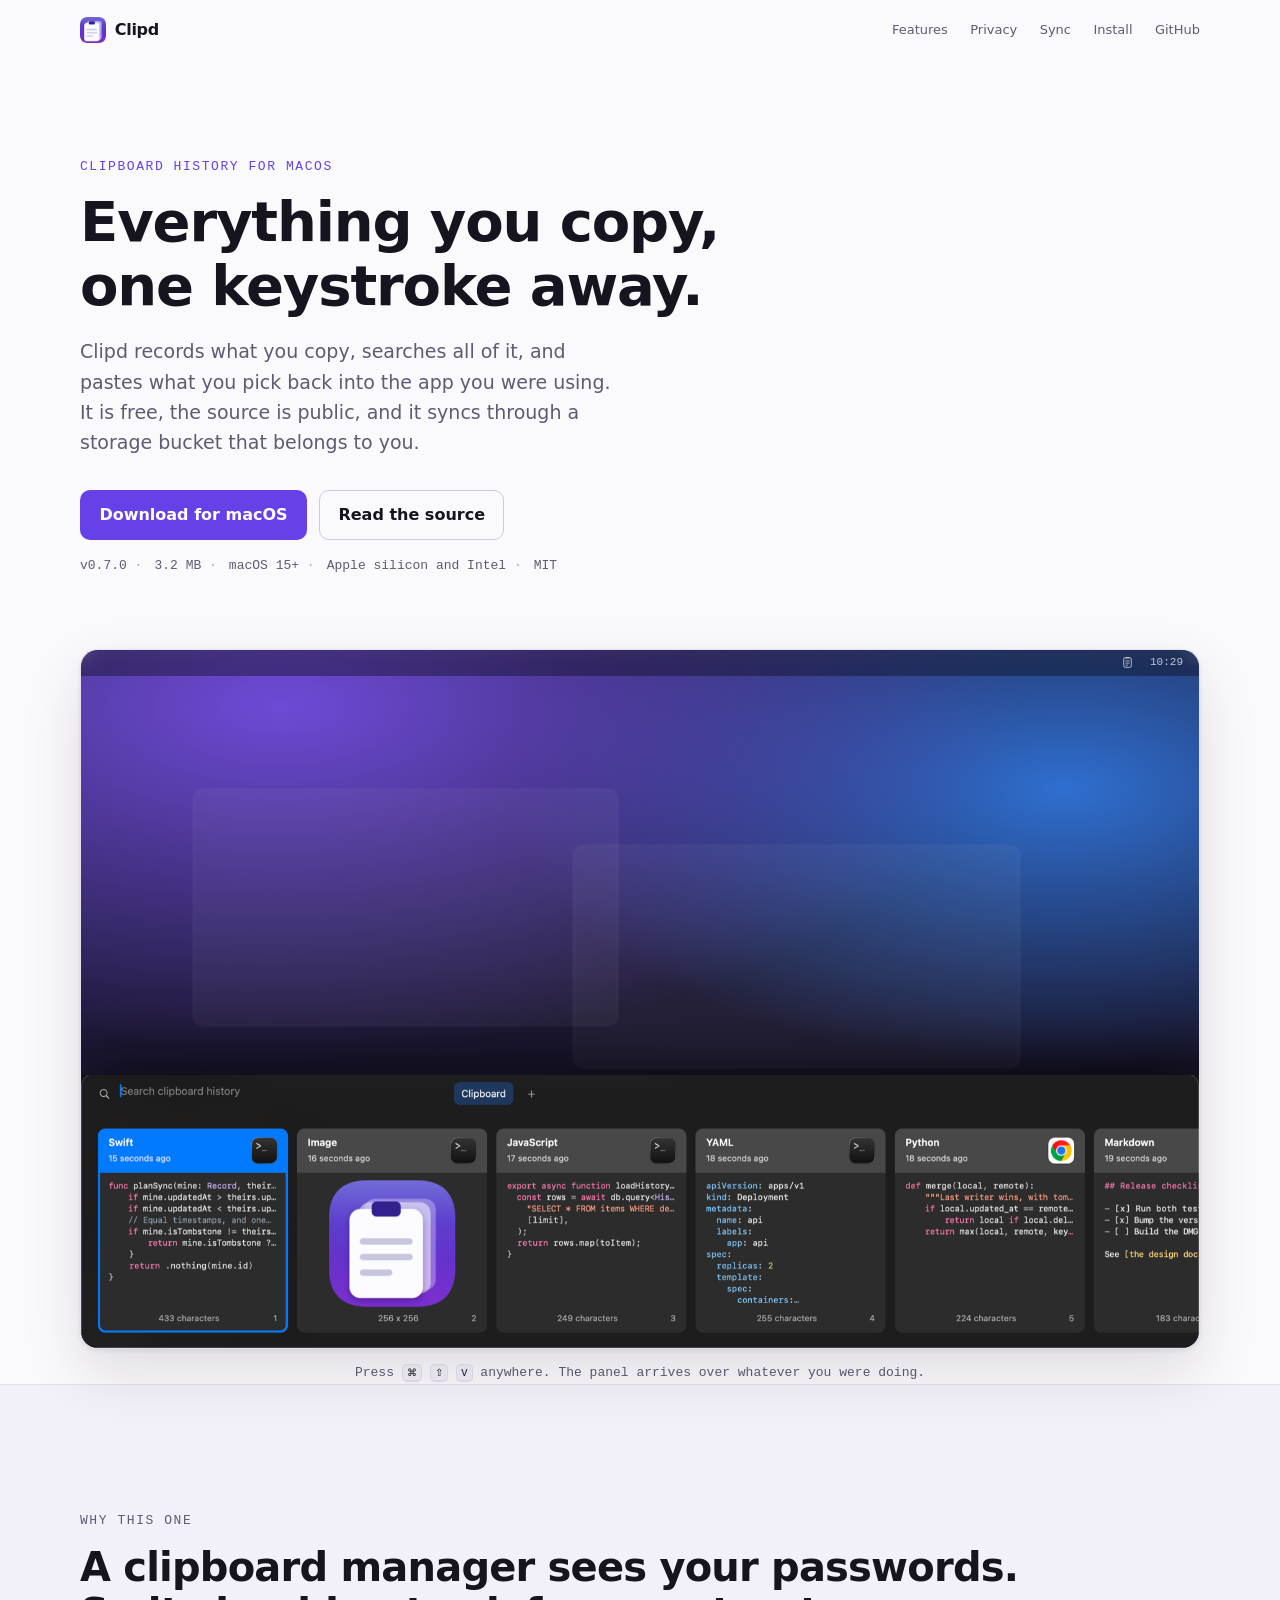
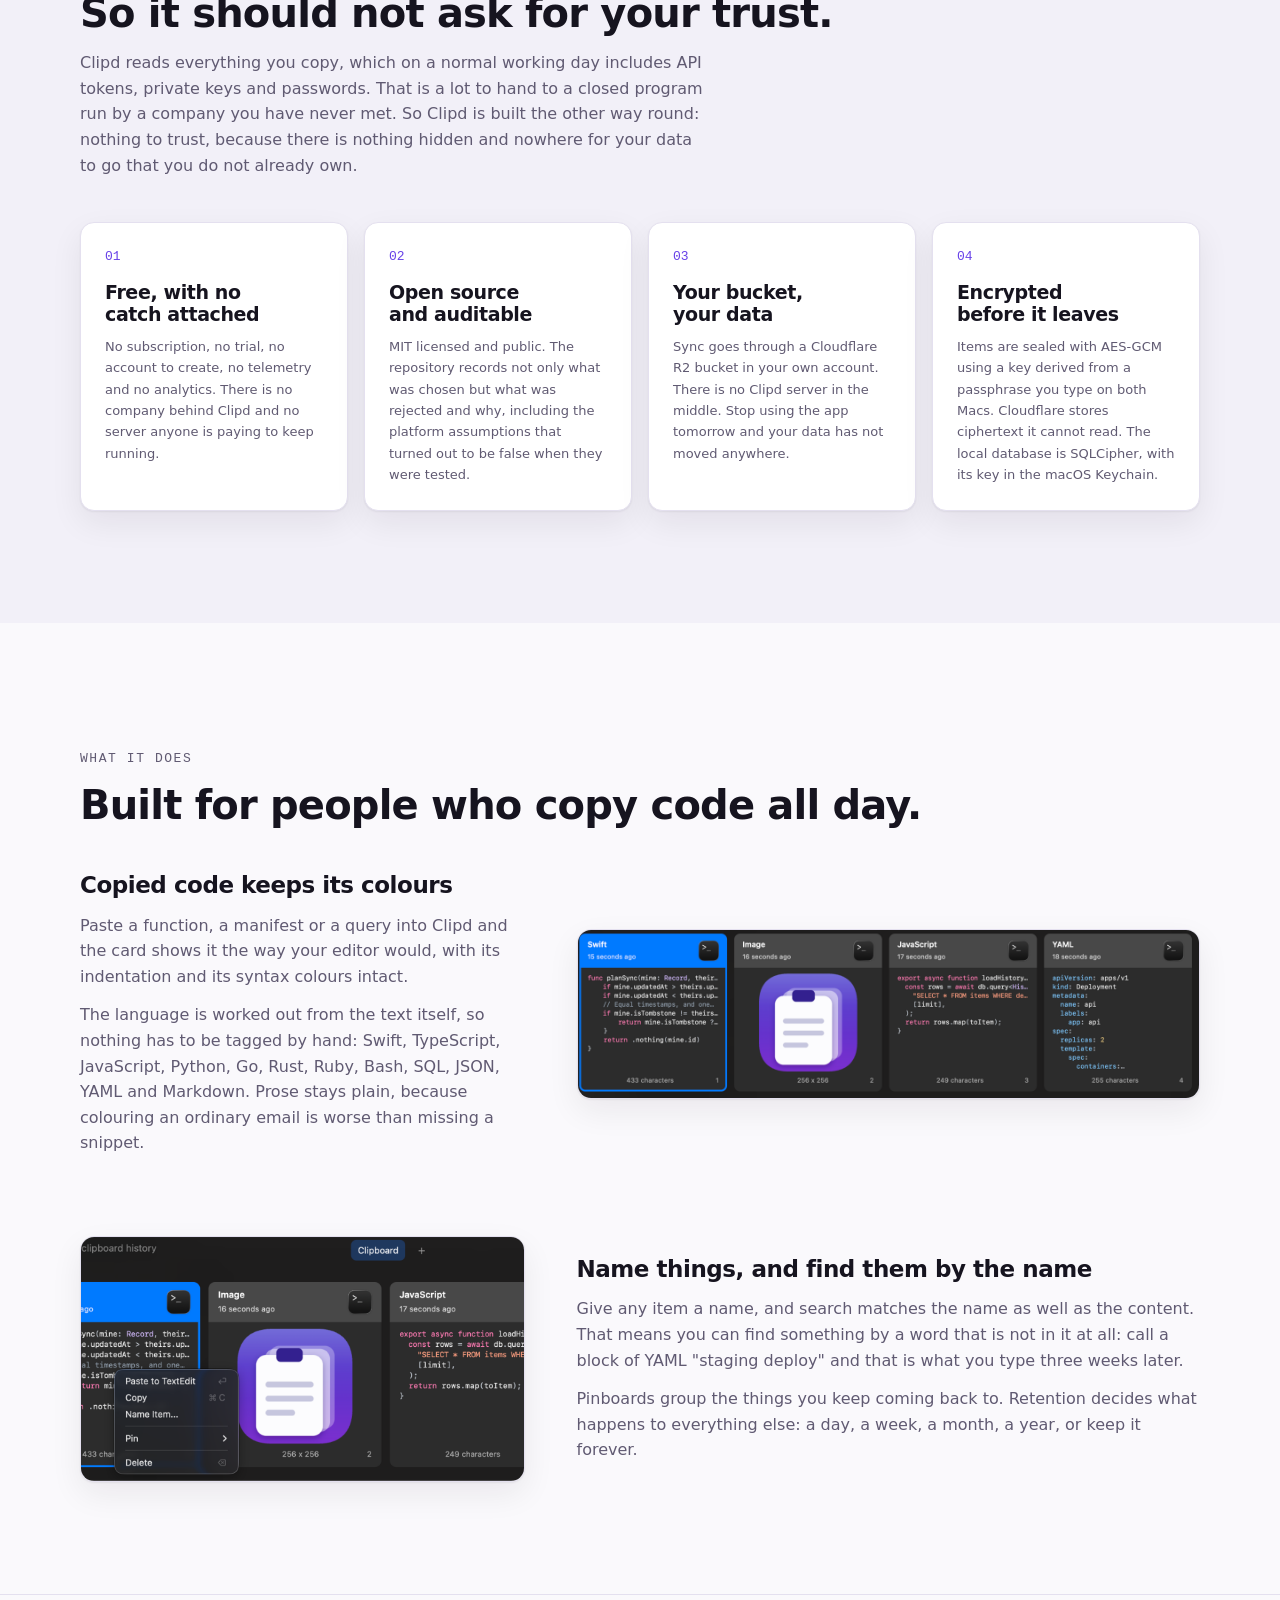
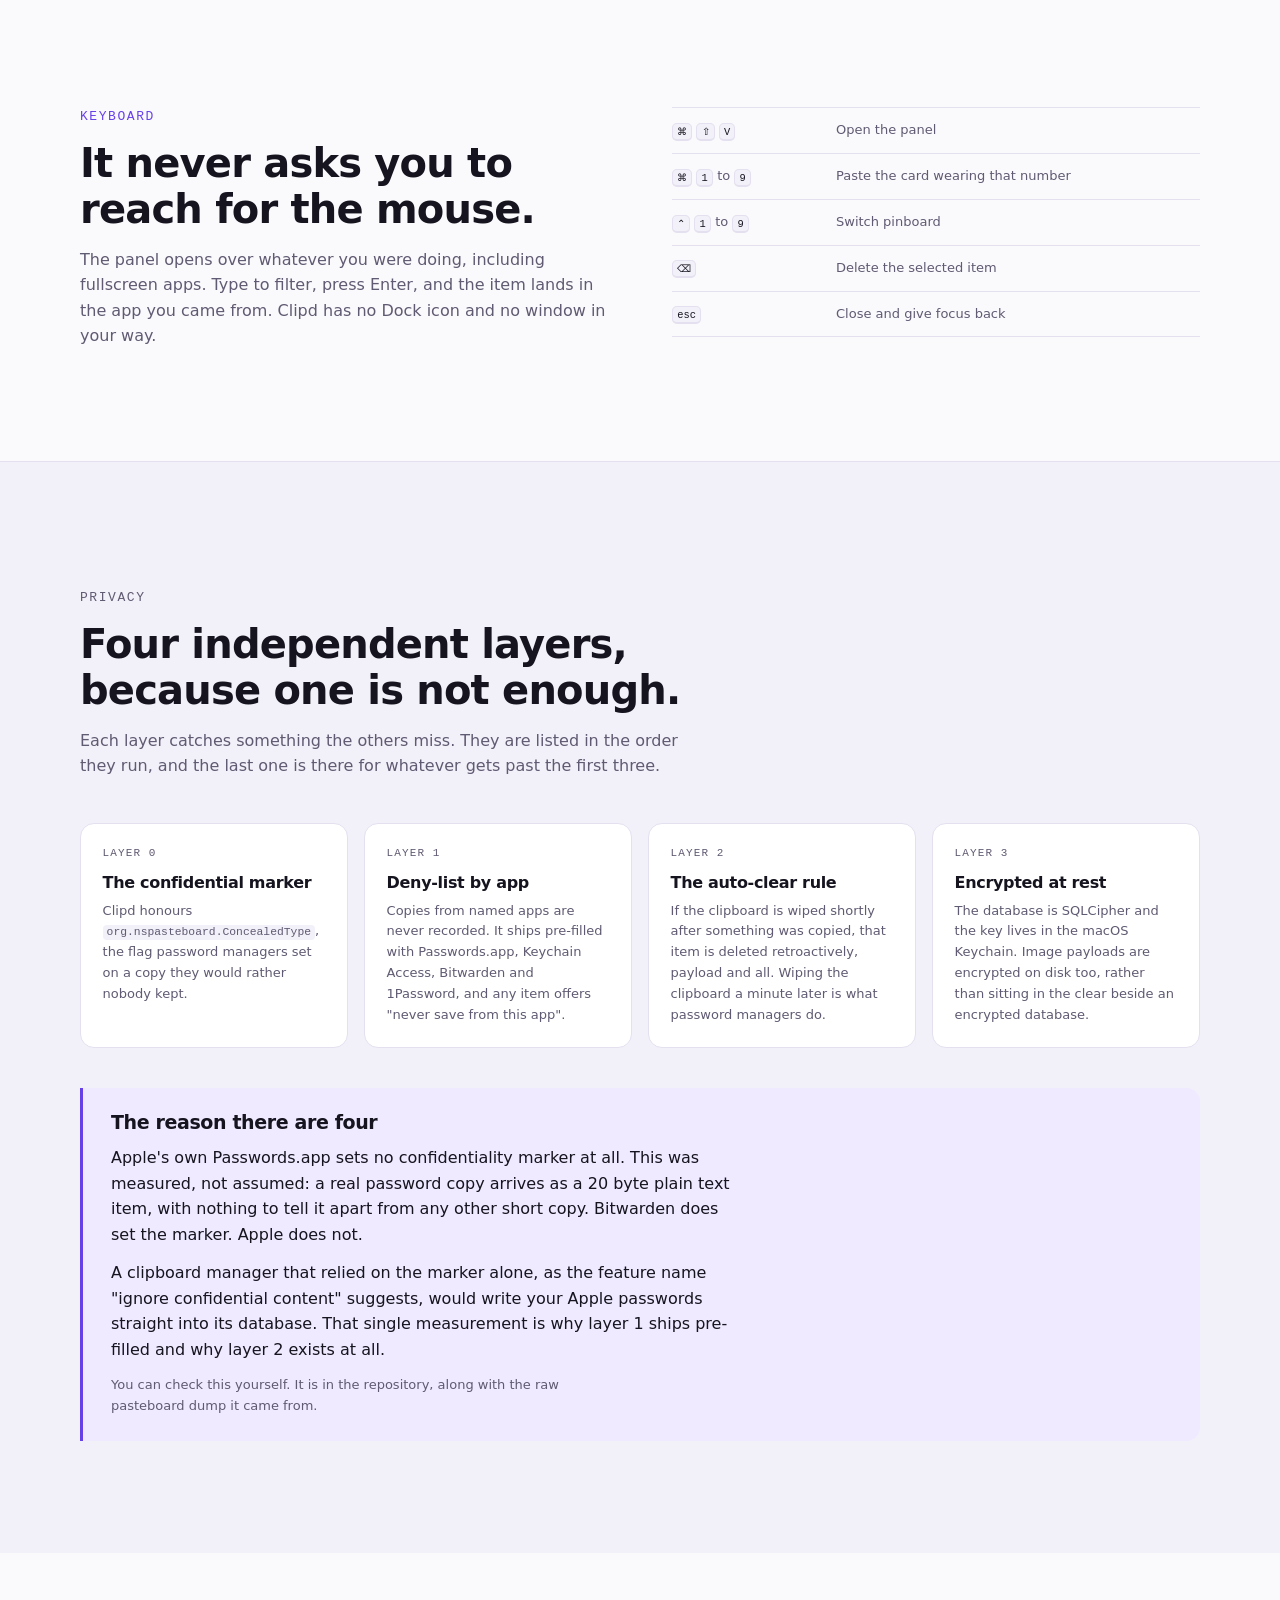
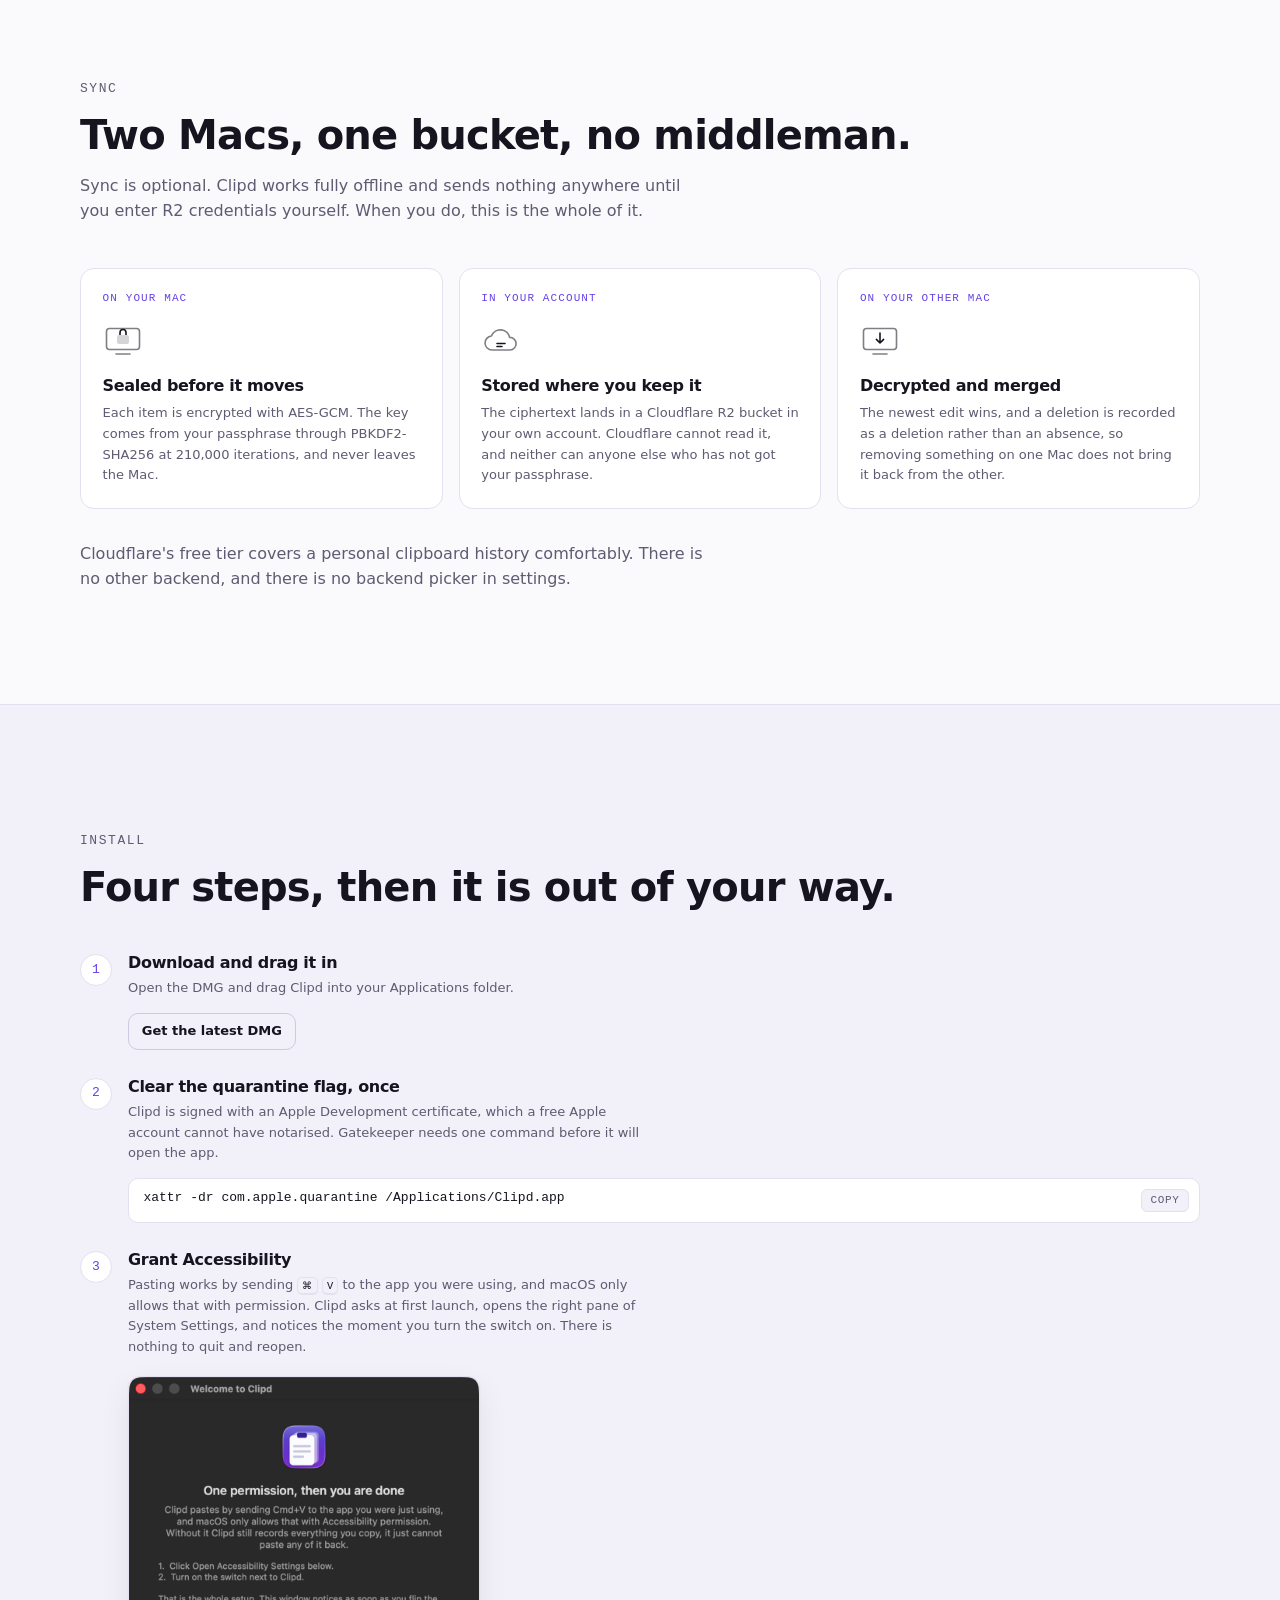
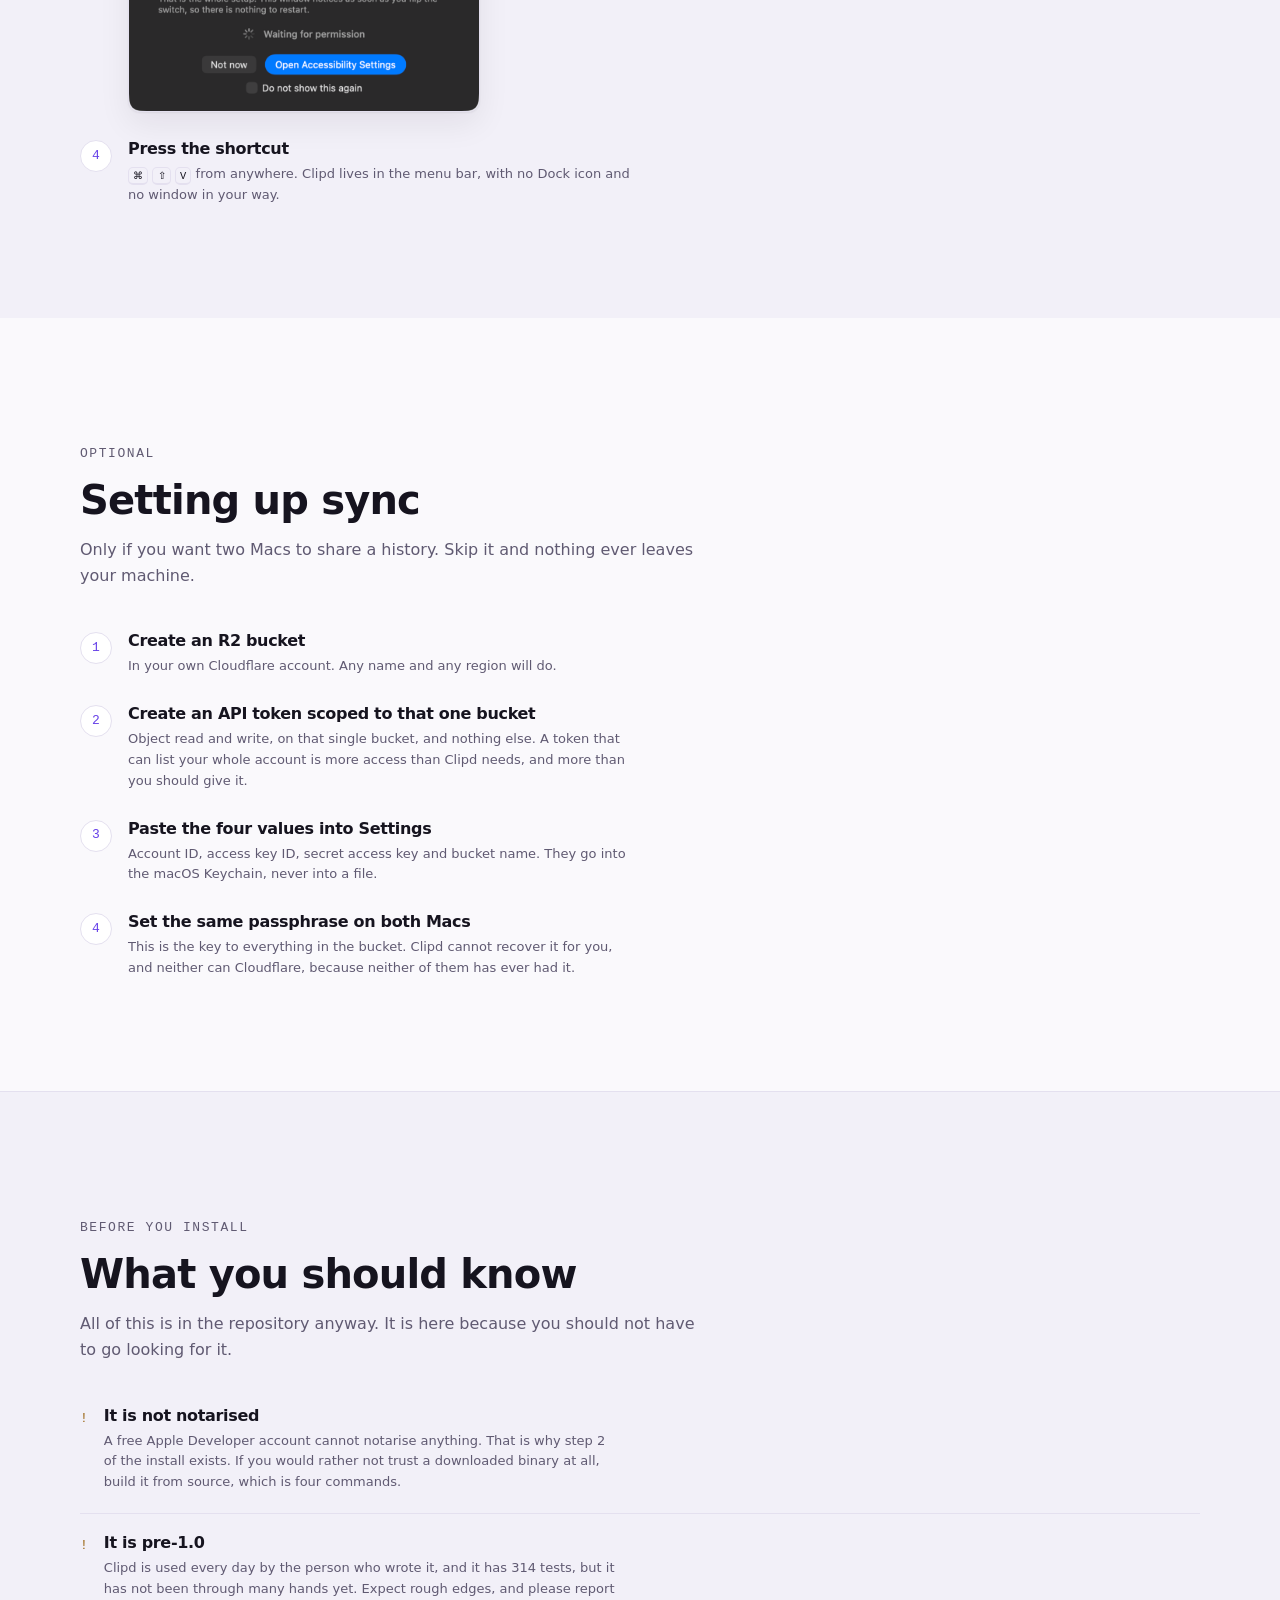
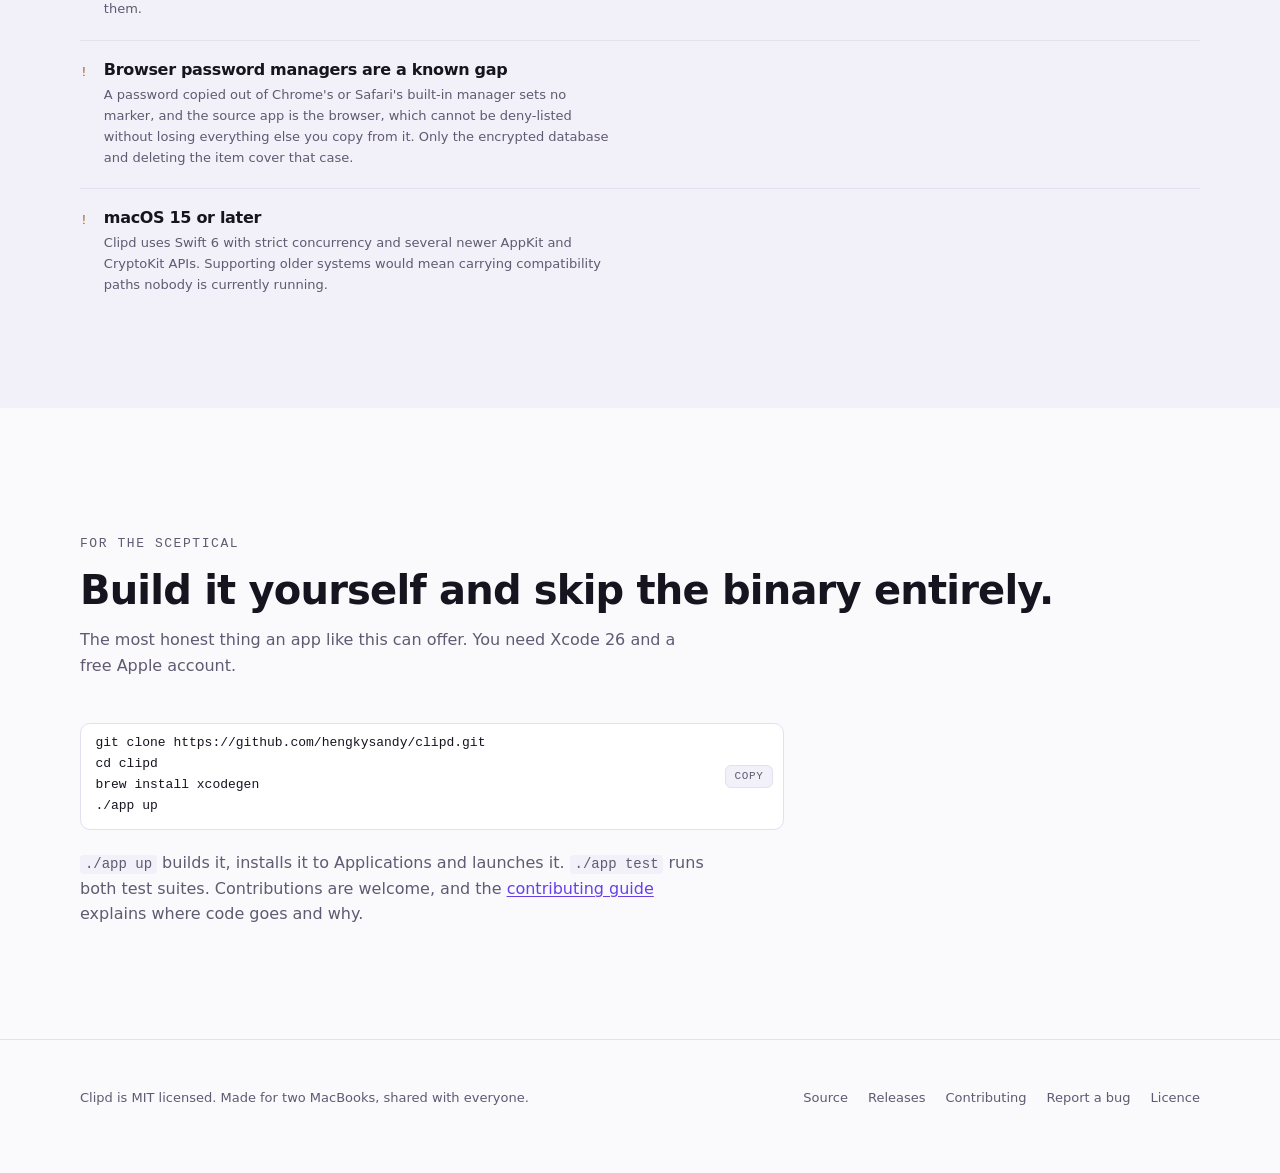
==== site/index.html @ 98faa74f "site: the Clipd landing page, on Cloudflare Pages Static HTML and CSS, no build step, and no externa" ====
<!doctype html>
<html lang="en">
<head>
<meta charset="utf-8">
<meta name="viewport" content="width=device-width, initial-scale=1">
<title>Clipd</title>
<meta name="description" content="Clipd is an open source clipboard history manager for macOS. Free, auditable, and it syncs through a Cloudflare R2 bucket you own.">
<link rel="canonical" href="https://clipd.hengkysandy.com/">
<link rel="icon" href="favicon.svg" type="image/svg+xml">
<link rel="apple-touch-icon" href="images/icon.png">
<meta name="theme-color" content="#faf9fc" media="(prefers-color-scheme: light)">
<meta name="theme-color" content="#100f17" media="(prefers-color-scheme: dark)">

<meta property="og:type" content="website">
<meta property="og:url" content="https://clipd.hengkysandy.com/">
<meta property="og:title" content="Clipd">
<meta property="og:site_name" content="Clipd">
<meta property="og:description" content="An open source clipboard history manager for macOS. Free, auditable, and it syncs through a Cloudflare R2 bucket you own.">
<meta property="og:image" content="https://clipd.hengkysandy.com/og.png">
<meta property="og:image:width" content="1200">
<meta property="og:image:height" content="630">
<meta name="twitter:card" content="summary_large_image">
<meta name="twitter:title" content="Clipd">
<meta name="twitter:description" content="An open source clipboard history manager for macOS. Free, auditable, and it syncs through a Cloudflare R2 bucket you own.">
<meta name="twitter:image" content="https://clipd.hengkysandy.com/og.png">

<link rel="stylesheet" href="styles.css">
<script src="script.js" defer></script>

<script type="application/ld+json">
{
  "@context": "https://schema.org",
  "@type": "SoftwareApplication",
  "name": "Clipd",
  "applicationCategory": "UtilitiesApplication",
  "operatingSystem": "macOS 15 or later",
  "softwareVersion": "0.7.0",
  "license": "https://opensource.org/licenses/MIT",
  "url": "https://clipd.hengkysandy.com/",
  "downloadUrl": "https://github.com/hengkysandy/clipd/releases/latest",
  "codeRepository": "https://github.com/hengkysandy/clipd",
  "offers": { "@type": "Offer", "price": "0", "priceCurrency": "USD" }
}
</script>
</head>
<body>

<header class="masthead" id="masthead">
  <div class="wrap masthead__inner">
    <a class="brand" href="#top">
      <img src="images/icon.png" alt="" width="26" height="26">
      Clipd
    </a>
    <nav class="navlinks" aria-label="Sections">
      <a href="#features">Features</a>
      <a href="#privacy">Privacy</a>
      <a href="#sync">Sync</a>
      <a href="#install">Install</a>
      <a class="navlinks__keep" href="https://github.com/hengkysandy/clipd">GitHub</a>
    </nav>
  </div>
</header>

<main id="top">

  <!-- Hero -->
  <section class="hero">
    <div class="wrap">
      <div class="hero__lede">
        <p class="eyebrow">Clipboard history for macOS</p>
        <h1>Everything you copy, one keystroke away.</h1>
        <p class="hero__sub">
          Clipd records what you copy, searches all of it, and pastes what you pick
          back into the app you were using. It is free, the source is public, and
          it syncs through a storage bucket that belongs to you.
        </p>
        <div class="hero__actions">
          <a class="btn btn--primary" href="https://github.com/hengkysandy/clipd/releases/latest">Download for macOS</a>
          <a class="btn btn--ghost" href="https://github.com/hengkysandy/clipd">Read the source</a>
        </div>
        <p class="hero__meta">
          <span>v0.7.0</span>
          <span>3.2 MB</span>
          <span>macOS 15+</span>
          <span>Apple silicon and Intel</span>
          <span>MIT</span>
        </p>
      </div>

      <div class="screen" id="screen">
        <div class="screen__bar">
          <svg class="screen__glyph" viewBox="0 0 24 24" fill="none" aria-hidden="true">
            <rect x="5" y="3" width="14" height="18" rx="3" stroke="currentColor" stroke-width="1.7"/>
            <path d="M9 3.5h6M9 9h6M9 13h6M9 17h3" stroke="currentColor" stroke-width="1.7" stroke-linecap="round"/>
          </svg>
          <span>10:29</span>
        </div>
        <div class="screen__ghost screen__ghost--a"></div>
        <div class="screen__ghost screen__ghost--b"></div>
        <img class="screen__panel" src="images/panel.png" width="1800" height="438"
             alt="The Clipd panel across the bottom of the screen, showing cards for a Swift snippet, an image, a JavaScript function, a Kubernetes YAML manifest, a Python function and a Markdown checklist.">
      </div>
      <p class="screen__caption">Press <kbd>⌘</kbd> <kbd>⇧</kbd> <kbd>V</kbd> anywhere. The panel arrives over whatever you were doing.</p>
    </div>
  </section>

  <!-- The argument -->
  <section class="section section--tinted section--line">
    <div class="wrap">
      <div class="section__head">
        <p class="eyebrow">Why this one</p>
        <h2>A clipboard manager sees your passwords. So it should not ask for your trust.</h2>
        <p>
          Clipd reads everything you copy, which on a normal working day includes
          API tokens, private keys and passwords. That is a lot to hand to a
          closed program run by a company you have never met. So Clipd is built
          the other way round: nothing to trust, because there is nothing hidden
          and nowhere for your data to go that you do not already own.
        </p>
      </div>

      <div class="pillars">
        <article class="pillar">
          <span class="pillar__num">01</span>
          <h3>Free, with no catch attached</h3>
          <p>
            No subscription, no trial, no account to create, no telemetry and no
            analytics. There is no company behind Clipd and no server anyone is
            paying to keep running.
          </p>
        </article>
        <article class="pillar">
          <span class="pillar__num">02</span>
          <h3>Open source and auditable</h3>
          <p>
            MIT licensed and public. The repository records not only what was
            chosen but what was rejected and why, including the platform
            assumptions that turned out to be false when they were tested.
          </p>
        </article>
        <article class="pillar">
          <span class="pillar__num">03</span>
          <h3>Your bucket, your data</h3>
          <p>
            Sync goes through a Cloudflare R2 bucket in your own account. There is
            no Clipd server in the middle. Stop using the app tomorrow and your
            data has not moved anywhere.
          </p>
        </article>
        <article class="pillar">
          <span class="pillar__num">04</span>
          <h3>Encrypted before it leaves</h3>
          <p>
            Items are sealed with AES-GCM using a key derived from a passphrase
            you type on both Macs. Cloudflare stores ciphertext it cannot read.
            The local database is SQLCipher, with its key in the macOS Keychain.
          </p>
        </article>
      </div>
    </div>
  </section>

  <!-- Features -->
  <section class="section" id="features">
    <div class="wrap">
      <div class="section__head">
        <p class="eyebrow">What it does</p>
        <h2>Built for people who copy code all day.</h2>
      </div>

      <article class="feature">
        <div>
          <h3>Copied code keeps its colours</h3>
          <p>
            Paste a function, a manifest or a query into Clipd and the card shows
            it the way your editor would, with its indentation and its syntax
            colours intact.
          </p>
          <p>
            The language is worked out from the text itself, so nothing has to be
            tagged by hand: Swift, TypeScript, JavaScript, Python, Go, Rust, Ruby,
            Bash, SQL, JSON, YAML and Markdown. Prose stays plain, because
            colouring an ordinary email is worse than missing a snippet.
          </p>
        </div>
        <div class="feature__media">
          <img src="images/code.png" width="1400" height="380" loading="lazy"
               alt="Four Clipd cards side by side, labelled Swift, Image, JavaScript and YAML, each showing syntax coloured code.">
        </div>
      </article>

      <article class="feature feature--flip">
        <div>
          <h3>Name things, and find them by the name</h3>
          <p>
            Give any item a name, and search matches the name as well as the
            content. That means you can find something by a word that is not in it
            at all: call a block of YAML "staging deploy" and that is what you type
            three weeks later.
          </p>
          <p>
            Pinboards group the things you keep coming back to. Retention decides
            what happens to everything else: a day, a week, a month, a year, or
            keep it forever.
          </p>
        </div>
        <div class="feature__media">
          <img src="images/menu.png" width="1200" height="662" loading="lazy"
               alt="A right click menu open on a Clipd card, offering Paste to TextEdit, Copy, Name Item, Pin and Delete.">
        </div>
      </article>
    </div>
  </section>

  <!-- Keyboard -->
  <section class="section section--line">
    <div class="wrap keys">
      <div class="keys__lede">
        <p class="eyebrow">Keyboard</p>
        <h2>It never asks you to reach for the mouse.</h2>
        <p class="muted">
          The panel opens over whatever you were doing, including fullscreen apps.
          Type to filter, press Enter, and the item lands in the app you came
          from. Clipd has no Dock icon and no window in your way.
        </p>
      </div>
      <ul class="shortcuts">
        <li><span><kbd>⌘</kbd> <kbd>⇧</kbd> <kbd>V</kbd></span> Open the panel</li>
        <li><span><kbd>⌘</kbd> <kbd>1</kbd> to <kbd>9</kbd></span> Paste the card wearing that number</li>
        <li><span><kbd>⌃</kbd> <kbd>1</kbd> to <kbd>9</kbd></span> Switch pinboard</li>
        <li><span><kbd>⌫</kbd></span> Delete the selected item</li>
        <li><span><kbd>esc</kbd></span> Close and give focus back</li>
      </ul>
    </div>
  </section>

  <!-- Privacy -->
  <section class="section section--tinted section--line" id="privacy">
    <div class="wrap">
      <div class="section__head">
        <p class="eyebrow">Privacy</p>
        <h2>Four independent layers, because one is not enough.</h2>
        <p>
          Each layer catches something the others miss. They are listed in the
          order they run, and the last one is there for whatever gets past the
          first three.
        </p>
      </div>

      <div class="layers">
        <article class="layer">
          <span class="layer__tag">Layer 0</span>
          <h3>The confidential marker</h3>
          <p>
            Clipd honours <code>org.nspasteboard.ConcealedType</code>, the flag
            password managers set on a copy they would rather nobody kept.
          </p>
        </article>
        <article class="layer">
          <span class="layer__tag">Layer 1</span>
          <h3>Deny-list by app</h3>
          <p>
            Copies from named apps are never recorded. It ships pre-filled with
            Passwords.app, Keychain Access, Bitwarden and 1Password, and any item
            offers "never save from this app".
          </p>
        </article>
        <article class="layer">
          <span class="layer__tag">Layer 2</span>
          <h3>The auto-clear rule</h3>
          <p>
            If the clipboard is wiped shortly after something was copied, that
            item is deleted retroactively, payload and all. Wiping the clipboard
            a minute later is what password managers do.
          </p>
        </article>
        <article class="layer">
          <span class="layer__tag">Layer 3</span>
          <h3>Encrypted at rest</h3>
          <p>
            The database is SQLCipher and the key lives in the macOS Keychain.
            Image payloads are encrypted on disk too, rather than sitting in the
            clear beside an encrypted database.
          </p>
        </article>
      </div>

      <div class="finding">
        <h3>The reason there are four</h3>
        <p>
          Apple's own Passwords.app sets no confidentiality marker at all. This
          was measured, not assumed: a real password copy arrives as a 20 byte
          plain text item, with nothing to tell it apart from any other short
          copy. Bitwarden does set the marker. Apple does not.
        </p>
        <p>
          A clipboard manager that relied on the marker alone, as the feature name
          "ignore confidential content" suggests, would write your Apple passwords
          straight into its database. That single measurement is why layer 1 ships
          pre-filled and why layer 2 exists at all.
        </p>
        <p class="quiet">
          You can check this yourself. It is in the repository, along with the raw
          pasteboard dump it came from.
        </p>
      </div>
    </div>
  </section>

  <!-- Sync -->
  <section class="section" id="sync">
    <div class="wrap">
      <div class="section__head">
        <p class="eyebrow">Sync</p>
        <h2>Two Macs, one bucket, no middleman.</h2>
        <p>
          Sync is optional. Clipd works fully offline and sends nothing anywhere
          until you enter R2 credentials yourself. When you do, this is the whole
          of it.
        </p>
      </div>

      <div class="flow">
        <article class="flow__step">
          <span class="flow__label">On your Mac</span>
          <svg width="40" height="40" viewBox="0 0 40 40" fill="none" aria-hidden="true">
            <rect x="3.5" y="7.5" width="33" height="21" rx="3" stroke="currentColor" stroke-width="1.6" opacity=".55"/>
            <path d="M13 33h14" stroke="currentColor" stroke-width="1.6" stroke-linecap="round" opacity=".55"/>
            <rect x="14" y="14" width="12" height="9" rx="2" fill="currentColor" opacity=".18"/>
            <path d="M17 14v-2.5a3 3 0 0 1 6 0V14" stroke="currentColor" stroke-width="1.6"/>
          </svg>
          <h3>Sealed before it moves</h3>
          <p>
            Each item is encrypted with AES-GCM. The key comes from your
            passphrase through PBKDF2-SHA256 at 210,000 iterations, and never
            leaves the Mac.
          </p>
        </article>
        <article class="flow__step">
          <span class="flow__label">In your account</span>
          <svg width="40" height="40" viewBox="0 0 40 40" fill="none" aria-hidden="true">
            <path d="M11 29a7 7 0 0 1-.6-13.97A9.5 9.5 0 0 1 28.6 16.4 6.3 6.3 0 0 1 29 29H11Z" stroke="currentColor" stroke-width="1.6" stroke-linejoin="round" opacity=".55"/>
            <path d="M16 22.5h8M16 25.5h5" stroke="currentColor" stroke-width="1.6" stroke-linecap="round"/>
          </svg>
          <h3>Stored where you keep it</h3>
          <p>
            The ciphertext lands in a Cloudflare R2 bucket in your own account.
            Cloudflare cannot read it, and neither can anyone else who has not got
            your passphrase.
          </p>
        </article>
        <article class="flow__step">
          <span class="flow__label">On your other Mac</span>
          <svg width="40" height="40" viewBox="0 0 40 40" fill="none" aria-hidden="true">
            <rect x="3.5" y="7.5" width="33" height="21" rx="3" stroke="currentColor" stroke-width="1.6" opacity=".55"/>
            <path d="M13 33h14" stroke="currentColor" stroke-width="1.6" stroke-linecap="round" opacity=".55"/>
            <path d="M20 12v10m0 0 3.6-3.6M20 22l-3.6-3.6" stroke="currentColor" stroke-width="1.6" stroke-linecap="round" stroke-linejoin="round"/>
          </svg>
          <h3>Decrypted and merged</h3>
          <p>
            The newest edit wins, and a deletion is recorded as a deletion rather
            than an absence, so removing something on one Mac does not bring it
            back from the other.
          </p>
        </article>
      </div>

      <p class="prose muted">
        Cloudflare's free tier covers a personal clipboard history comfortably.
        There is no other backend, and there is no backend picker in settings.
      </p>
    </div>
  </section>

  <!-- Install -->
  <section class="section section--tinted section--line" id="install">
    <div class="wrap">
      <div class="section__head">
        <p class="eyebrow">Install</p>
        <h2>Four steps, then it is out of your way.</h2>
      </div>

      <ol class="steps">
        <li>
          <div>
            <h3>Download and drag it in</h3>
            <p>Open the DMG and drag Clipd into your Applications folder.</p>
            <p class="mt-s"><a class="btn btn--ghost btn--sm" href="https://github.com/hengkysandy/clipd/releases/latest">Get the latest DMG</a></p>
          </div>
        </li>
        <li>
          <div>
            <h3>Clear the quarantine flag, once</h3>
            <p>
              Clipd is signed with an Apple Development certificate, which a free
              Apple account cannot have notarised. Gatekeeper needs one command
              before it will open the app.
            </p>
            <div class="snippet">
              <code>xattr -dr com.apple.quarantine /Applications/Clipd.app</code>
              <button class="copy" type="button" data-copy="xattr -dr com.apple.quarantine /Applications/Clipd.app">Copy</button>
            </div>
          </div>
        </li>
        <li>
          <div>
            <h3>Grant Accessibility</h3>
            <p>
              Pasting works by sending <kbd>⌘</kbd> <kbd>V</kbd> to the app you
              were using, and macOS only allows that with permission. Clipd asks
              at first launch, opens the right pane of System Settings, and
              notices the moment you turn the switch on. There is nothing to quit
              and reopen.
            </p>
            <div class="step__shot">
              <img src="images/onboarding.png" width="900" height="860" loading="lazy"
                   alt="The Clipd first run window, explaining the Accessibility permission and showing that it is waiting for the switch to be turned on.">
            </div>
          </div>
        </li>
        <li>
          <div>
            <h3>Press the shortcut</h3>
            <p>
              <kbd>⌘</kbd> <kbd>⇧</kbd> <kbd>V</kbd> from anywhere. Clipd lives in
              the menu bar, with no Dock icon and no window in your way.
            </p>
          </div>
        </li>
      </ol>
    </div>
  </section>

  <!-- Sync setup -->
  <section class="section">
    <div class="wrap">
      <div class="section__head">
        <p class="eyebrow">Optional</p>
        <h2>Setting up sync</h2>
        <p>Only if you want two Macs to share a history. Skip it and nothing ever leaves your machine.</p>
      </div>

      <ol class="steps">
        <li>
          <div>
            <h3>Create an R2 bucket</h3>
            <p>In your own Cloudflare account. Any name and any region will do.</p>
          </div>
        </li>
        <li>
          <div>
            <h3>Create an API token scoped to that one bucket</h3>
            <p>
              Object read and write, on that single bucket, and nothing else. A
              token that can list your whole account is more access than Clipd
              needs, and more than you should give it.
            </p>
          </div>
        </li>
        <li>
          <div>
            <h3>Paste the four values into Settings</h3>
            <p>
              Account ID, access key ID, secret access key and bucket name. They
              go into the macOS Keychain, never into a file.
            </p>
          </div>
        </li>
        <li>
          <div>
            <h3>Set the same passphrase on both Macs</h3>
            <p>
              This is the key to everything in the bucket. Clipd cannot recover
              it for you, and neither can Cloudflare, because neither of them has
              ever had it.
            </p>
          </div>
        </li>
      </ol>
    </div>
  </section>

  <!-- Honesty -->
  <section class="section section--tinted section--line" id="caveats">
    <div class="wrap">
      <div class="section__head">
        <p class="eyebrow">Before you install</p>
        <h2>What you should know</h2>
        <p>
          All of this is in the repository anyway. It is here because you should
          not have to go looking for it.
        </p>
      </div>

      <div class="caveats">
        <div class="caveat">
          <span class="caveat__mark">!</span>
          <div>
            <h3>It is not notarised</h3>
            <p>
              A free Apple Developer account cannot notarise anything. That is why
              step 2 of the install exists. If you would rather not trust a
              downloaded binary at all, build it from source, which is four
              commands.
            </p>
          </div>
        </div>
        <div class="caveat">
          <span class="caveat__mark">!</span>
          <div>
            <h3>It is pre-1.0</h3>
            <p>
              Clipd is used every day by the person who wrote it, and it has 314
              tests, but it has not been through many hands yet. Expect rough
              edges, and please report them.
            </p>
          </div>
        </div>
        <div class="caveat">
          <span class="caveat__mark">!</span>
          <div>
            <h3>Browser password managers are a known gap</h3>
            <p>
              A password copied out of Chrome's or Safari's built-in manager sets
              no marker, and the source app is the browser, which cannot be
              deny-listed without losing everything else you copy from it. Only
              the encrypted database and deleting the item cover that case.
            </p>
          </div>
        </div>
        <div class="caveat">
          <span class="caveat__mark">!</span>
          <div>
            <h3>macOS 15 or later</h3>
            <p>
              Clipd uses Swift 6 with strict concurrency and several newer AppKit
              and CryptoKit APIs. Supporting older systems would mean carrying
              compatibility paths nobody is currently running.
            </p>
          </div>
        </div>
      </div>
    </div>
  </section>

  <!-- Build from source -->
  <section class="section">
    <div class="wrap">
      <div class="section__head">
        <p class="eyebrow">For the sceptical</p>
        <h2>Build it yourself and skip the binary entirely.</h2>
        <p>
          The most honest thing an app like this can offer. You need Xcode 26 and
          a free Apple account.
        </p>
      </div>
      <div class="snippet snippet--wide">
        <code>git clone https://github.com/hengkysandy/clipd.git
cd clipd
brew install xcodegen
./app up</code>
        <button class="copy" type="button" data-copy="git clone https://github.com/hengkysandy/clipd.git
cd clipd
brew install xcodegen
./app up">Copy</button>
      </div>
      <p class="prose muted mt-m">
        <code>./app up</code> builds it, installs it to Applications and launches
        it. <code>./app test</code> runs both test suites. Contributions are
        welcome, and the
        <a href="https://github.com/hengkysandy/clipd/blob/main/CONTRIBUTING.md">contributing guide</a>
        explains where code goes and why.
      </p>
    </div>
  </section>

</main>

<footer class="footer">
  <div class="wrap footer__inner">
    <p>Clipd is MIT licensed. Made for two MacBooks, shared with everyone.</p>
    <nav class="footer__links" aria-label="Elsewhere">
      <a href="https://github.com/hengkysandy/clipd">Source</a>
      <a href="https://github.com/hengkysandy/clipd/releases">Releases</a>
      <a href="https://github.com/hengkysandy/clipd/blob/main/CONTRIBUTING.md">Contributing</a>
      <a href="https://github.com/hengkysandy/clipd/issues">Report a bug</a>
      <a href="https://github.com/hengkysandy/clipd/blob/main/LICENSE">Licence</a>
    </nav>
  </div>
</footer>

</body>
</html>
---- site/styles.css ----
/* Clipd landing page.

   Palette and type are derived from the app itself: a dark translucent panel
   that appears over whatever you were doing, full of monospaced code cards.
   The neutrals carry a violet bias taken from the app icon rather than being
   pure grey, and the mono face does all the labelling work because that is
   what the product's own surface looks like.

   Light is the base theme. Dark is redefined at token level in two places, so
   it works both for a viewer whose system is dark and for one who has stamped
   an explicit choice on the document. No colour is ever declared only inside a
   media query. */

:root {
  --ground: #faf9fc;
  --surface: #ffffff;
  --surface-2: #f2f0f8;
  --line: #e4e0ef;
  --line-strong: #cfc9e2;
  --text: #16141f;
  --muted: #605a72;
  --accent: #6741e8;
  --accent-quiet: #efeaff;
  --accent-ink: #ffffff;
  --good: #1f8f5f;
  --warn: #9a6412;
  --shadow: 0 1px 2px rgba(22, 20, 31, .06), 0 12px 32px rgba(22, 20, 31, .07);
  --shadow-lift: 0 2px 4px rgba(22, 20, 31, .08), 0 24px 60px rgba(22, 20, 31, .12);

  --mono: ui-monospace, "SF Mono", SFMono-Regular, Menlo, Consolas, monospace;
  --sans: -apple-system, BlinkMacSystemFont, "Segoe UI", system-ui, sans-serif;

  --step--1: .8125rem;
  --step-0: 1rem;
  --step-1: 1.1875rem;
  --step-2: 1.4375rem;
  --step-3: 1.875rem;
  --step-4: 2.5rem;
  --step-5: 3.5rem;

  --col: 1120px;
  --prose: 62ch;
  --radius: 14px;
}

@media (prefers-color-scheme: dark) {
  :root:not([data-theme="light"]) {
    --ground: #100f17;
    --surface: #1a1824;
    --surface-2: #232031;
    --line: #2c2840;
    --line-strong: #423c5c;
    --text: #eeebf6;
    --muted: #9992ad;
    --accent: #9b83ff;
    --accent-quiet: #221d3a;
    --accent-ink: #14101f;
    --good: #52c795;
    --warn: #e0a94f;
    --shadow: 0 1px 2px rgba(0, 0, 0, .4), 0 12px 32px rgba(0, 0, 0, .35);
    --shadow-lift: 0 2px 4px rgba(0, 0, 0, .45), 0 24px 60px rgba(0, 0, 0, .5);
  }
}

:root[data-theme="dark"] {
  --ground: #100f17;
  --surface: #1a1824;
  --surface-2: #232031;
  --line: #2c2840;
  --line-strong: #423c5c;
  --text: #eeebf6;
  --muted: #9992ad;
  --accent: #9b83ff;
  --accent-quiet: #221d3a;
  --accent-ink: #14101f;
  --good: #52c795;
  --warn: #e0a94f;
  --shadow: 0 1px 2px rgba(0, 0, 0, .4), 0 12px 32px rgba(0, 0, 0, .35);
  --shadow-lift: 0 2px 4px rgba(0, 0, 0, .45), 0 24px 60px rgba(0, 0, 0, .5);
}

*, *::before, *::after { box-sizing: border-box; }

html { -webkit-text-size-adjust: 100%; scroll-behavior: smooth; }

body {
  margin: 0;
  background: var(--ground);
  color: var(--text);
  font-family: var(--sans);
  font-size: var(--step-0);
  line-height: 1.6;
  -webkit-font-smoothing: antialiased;
  overflow-x: hidden;
}

img { max-width: 100%; height: auto; display: block; }

a { color: var(--accent); text-decoration-thickness: 1px; text-underline-offset: 2px; }

:focus-visible {
  outline: 2px solid var(--accent);
  outline-offset: 3px;
  border-radius: 4px;
}

h1, h2, h3 { text-wrap: balance; margin: 0; line-height: 1.15; letter-spacing: -.02em; }
p { margin: 0; }

.wrap {
  width: min(100% - 2.5rem, var(--col));
  margin-inline: auto;
}

.prose { max-width: var(--prose); }

/* Grid and flex children default to min-width: auto, which means a child wide
   enough to overflow makes its parent that wide too. That is how a code block
   with `white-space: pre` ended up dragging the whole page sideways on a
   phone, despite the block having its own overflow-x. Measured at 375px: the
   document scrolled to 577px. */
.feature > *,
.keys > *,
.steps > li > div,
.snippet { min-width: 0; }

.muted { color: var(--muted); }
.mt-s { margin-top: .85rem; }
.mt-m { margin-top: 1.25rem; }

/* ---------- shared type devices ---------- */

.eyebrow {
  font-family: var(--mono);
  font-size: var(--step--1);
  letter-spacing: .12em;
  text-transform: uppercase;
  color: var(--accent);
  margin: 0 0 .75rem;
}

kbd {
  font-family: var(--mono);
  font-size: .8em;
  background: var(--surface-2);
  border: 1px solid var(--line);
  border-bottom-width: 2px;
  border-radius: 5px;
  padding: .15em .4em;
  color: var(--text);
  white-space: nowrap;
}

code {
  font-family: var(--mono);
  font-size: .875em;
  background: var(--surface-2);
  border-radius: 4px;
  padding: .1em .35em;
}

/* ---------- header ---------- */

.masthead {
  position: sticky;
  top: 0;
  z-index: 40;
  background: color-mix(in srgb, var(--ground) 82%, transparent);
  backdrop-filter: saturate(160%) blur(14px);
  border-bottom: 1px solid transparent;
  transition: border-color .2s ease;
}

.masthead[data-scrolled="true"] { border-bottom-color: var(--line); }

.masthead__inner {
  display: flex;
  align-items: center;
  gap: 1.5rem;
  height: 60px;
}

.brand {
  display: flex;
  align-items: center;
  gap: .55rem;
  font-weight: 600;
  letter-spacing: -.02em;
  color: var(--text);
  text-decoration: none;
  margin-right: auto;
}

.brand img { width: 26px; height: 26px; border-radius: 6px; }

.navlinks {
  display: flex;
  gap: 1.4rem;
  font-size: var(--step--1);
}

.navlinks a { color: var(--muted); text-decoration: none; }
.navlinks a:hover { color: var(--text); }

/* Five section links do not fit beside the wordmark on a phone, and a nav that
   overflows makes the whole page scroll sideways. Below this width only the
   source link survives, which is the one that cannot be reached by scrolling
   down the page. */
@media (max-width: 46rem) {
  .navlinks a:not(.navlinks__keep) { display: none; }
}

/* ---------- buttons ---------- */

.btn {
  display: inline-flex;
  align-items: center;
  gap: .5rem;
  padding: .7rem 1.15rem;
  border-radius: 10px;
  font-size: var(--step-0);
  font-weight: 550;
  text-decoration: none;
  border: 1px solid transparent;
  transition: transform .15s ease, background-color .15s ease, border-color .15s ease;
}

.btn--primary { background: var(--accent); color: var(--accent-ink); }
.btn--primary:hover { transform: translateY(-1px); }

.btn--ghost { border-color: var(--line-strong); color: var(--text); background: transparent; }
.btn--ghost:hover { border-color: var(--accent); color: var(--accent); }

.btn--sm { padding: .45rem .8rem; font-size: var(--step--1); }

/* ---------- hero ---------- */

.hero { padding: clamp(3rem, 8vw, 6rem) 0 0; }

.hero__lede { max-width: 40rem; }

.hero h1 {
  font-size: clamp(2.25rem, 6vw, var(--step-5));
  font-weight: 600;
  margin-bottom: 1.1rem;
}

.hero__sub {
  font-size: var(--step-1);
  color: var(--muted);
  max-width: 34rem;
}

.hero__actions {
  display: flex;
  flex-wrap: wrap;
  gap: .75rem;
  margin-top: 2rem;
}

.hero__meta {
  font-family: var(--mono);
  font-size: var(--step--1);
  color: var(--muted);
  margin-top: 1rem;
  display: flex;
  flex-wrap: wrap;
  gap: .4rem .75rem;
}

.hero__meta span::after { content: " ·"; opacity: .5; }
.hero__meta span:last-child::after { content: ""; }

/* The simulated Mac screen. The panel really does sit flush to the bottom
   edge of the display at roughly this proportion, so the mock is to scale
   rather than decorative. */

.screen {
  position: relative;
  margin-top: clamp(2.5rem, 6vw, 4.5rem);
  aspect-ratio: 16 / 10;
  border-radius: 18px;
  overflow: hidden;
  border: 1px solid var(--line);
  box-shadow: var(--shadow-lift);
  background:
    radial-gradient(120% 90% at 18% 8%, #6d4bd6 0%, transparent 55%),
    radial-gradient(100% 80% at 88% 20%, #2f6fd0 0%, transparent 50%),
    linear-gradient(165deg, #241d45 0%, #14121f 100%);
  isolation: isolate;
}

.screen__bar {
  position: absolute;
  inset: 0 0 auto;
  height: 26px;
  display: flex;
  align-items: center;
  justify-content: flex-end;
  gap: 1rem;
  padding-inline: 1rem;
  background: rgba(10, 8, 18, .38);
  backdrop-filter: blur(8px);
  font-family: var(--mono);
  font-size: 11px;
  color: rgba(255, 255, 255, .72);
}

.screen__glyph { width: 13px; height: 13px; opacity: .95; }

/* Soft shapes standing in for the windows you were working in. Blurred on
   purpose: the point is that the panel arrives over your work, not what the
   work was. */
.screen__ghost {
  position: absolute;
  border-radius: 10px;
  background: rgba(255, 255, 255, .045);
  border: 1px solid rgba(255, 255, 255, .06);
  filter: blur(1.2px);
}

.screen__ghost--a { left: 10%; top: 20%; width: 38%; height: 34%; }
.screen__ghost--b { left: 44%; top: 28%; width: 40%; height: 32%; }

.screen__panel {
  position: absolute;
  inset: auto 0 0;
  width: 100%;
  display: block;
  box-shadow: 0 -18px 50px rgba(0, 0, 0, .5);
}

.screen__caption {
  margin: .9rem 0 0;
  font-family: var(--mono);
  font-size: var(--step--1);
  color: var(--muted);
  text-align: center;
}

/* ---------- section frame ---------- */

.section { padding: clamp(4rem, 9vw, 7rem) 0; }
.section--tinted { background: var(--surface-2); }
.section--line { border-top: 1px solid var(--line); }

.section__head { margin-bottom: 2.75rem; }

.section__head h2 {
  font-size: clamp(1.75rem, 4vw, var(--step-4));
  font-weight: 600;
}

.section__head p {
  color: var(--muted);
  margin-top: .9rem;
  max-width: var(--prose);
}

/* ---------- the argument ---------- */

.pillars {
  display: grid;
  gap: 1rem;
  grid-template-columns: repeat(auto-fit, minmax(15rem, 1fr));
}

.pillar {
  background: var(--surface);
  border: 1px solid var(--line);
  border-radius: var(--radius);
  padding: 1.5rem;
  box-shadow: var(--shadow);
}

.pillar h3 {
  font-size: var(--step-1);
  font-weight: 600;
  margin-bottom: .6rem;
}

.pillar p { color: var(--muted); font-size: var(--step--1); line-height: 1.65; }

.pillar__num {
  font-family: var(--mono);
  font-size: var(--step--1);
  color: var(--accent);
  display: block;
  margin-bottom: .9rem;
}

/* ---------- feature rows ---------- */

.feature {
  display: grid;
  gap: clamp(1.5rem, 4vw, 3.5rem);
  align-items: center;
  grid-template-columns: 1fr;
}

.feature + .feature { margin-top: clamp(3rem, 7vw, 5rem); }

@media (min-width: 62rem) {
  .feature { grid-template-columns: 5fr 7fr; }
  .feature--flip > .feature__media { order: -1; }
}

.feature h3 {
  font-size: var(--step-2);
  font-weight: 600;
  margin-bottom: .9rem;
}

.feature p { color: var(--muted); }
.feature p + p { margin-top: .8rem; }

.feature__media {
  border-radius: var(--radius);
  overflow: hidden;
  border: 1px solid var(--line);
  box-shadow: var(--shadow);
  background: var(--surface);
}

/* ---------- keyboard band ---------- */

.keys {
  display: grid;
  gap: clamp(2rem, 5vw, 4rem);
  align-items: start;
  grid-template-columns: 1fr;
}

@media (min-width: 62rem) {
  .keys { grid-template-columns: 1fr 1fr; }
}

.keys__lede h2 {
  font-size: clamp(1.75rem, 4vw, var(--step-4));
  font-weight: 600;
  margin-bottom: .9rem;
}

.keys__lede p { max-width: var(--prose); }

.shortcuts {
  list-style: none;
  margin: 0;
  padding: 0;
  display: grid;
  gap: 0;
  font-size: var(--step--1);
}

.shortcuts li {
  display: grid;
  grid-template-columns: 9.5rem 1fr;
  gap: .75rem;
  align-items: baseline;
  color: var(--muted);
  padding: .75rem 0;
  border-bottom: 1px solid var(--line);
}

.shortcuts li:first-child { border-top: 1px solid var(--line); }

.step__shot {
  margin-top: 1.1rem;
  max-width: 22rem;
  border: 1px solid var(--line);
  border-radius: 12px;
  overflow: hidden;
  box-shadow: var(--shadow);
  background: var(--surface);
}

/* ---------- privacy layers ---------- */

.layers {
  display: grid;
  gap: 1rem;
  grid-template-columns: repeat(auto-fit, minmax(16rem, 1fr));
  margin-bottom: 2.5rem;
}

.layer {
  border: 1px solid var(--line);
  border-radius: var(--radius);
  padding: 1.35rem;
  background: var(--surface);
}

.layer__tag {
  font-family: var(--mono);
  font-size: 11px;
  letter-spacing: .1em;
  text-transform: uppercase;
  color: var(--muted);
  display: block;
  margin-bottom: .7rem;
}

.layer h3 { font-size: var(--step-0); font-weight: 600; margin-bottom: .5rem; }
.layer p { font-size: var(--step--1); color: var(--muted); line-height: 1.6; }

.finding {
  border-left: 3px solid var(--accent);
  background: var(--accent-quiet);
  border-radius: 0 var(--radius) var(--radius) 0;
  padding: 1.5rem 1.75rem;
}

.finding h3 { font-size: var(--step-1); font-weight: 600; margin-bottom: .7rem; }
.finding p { color: var(--text); max-width: var(--prose); }
.finding p + p { margin-top: .8rem; }
.finding .quiet { color: var(--muted); font-size: var(--step--1); }

/* ---------- sync flow ---------- */

.flow {
  display: grid;
  gap: 1rem;
  grid-template-columns: repeat(auto-fit, minmax(14rem, 1fr));
  margin-bottom: 2rem;
}

.flow__step {
  background: var(--surface);
  border: 1px solid var(--line);
  border-radius: var(--radius);
  padding: 1.35rem;
  position: relative;
}

.flow__step svg { display: block; margin-bottom: 1rem; }
.flow__step h3 { font-size: var(--step-0); font-weight: 600; margin-bottom: .5rem; }
.flow__step p { font-size: var(--step--1); color: var(--muted); line-height: 1.6; }

.flow__label {
  font-family: var(--mono);
  font-size: 11px;
  letter-spacing: .1em;
  text-transform: uppercase;
  color: var(--accent);
  display: block;
  margin-bottom: .8rem;
}

/* ---------- steps with code ---------- */

.steps { counter-reset: step; list-style: none; margin: 0; padding: 0; display: grid; gap: 1.75rem; }

.steps > li {
  counter-increment: step;
  display: grid;
  grid-template-columns: 2rem 1fr;
  gap: 1rem;
  align-items: start;
}

.steps > li::before {
  content: counter(step);
  font-family: var(--mono);
  font-size: var(--step--1);
  color: var(--accent);
  border: 1px solid var(--line);
  border-radius: 50%;
  width: 2rem;
  height: 2rem;
  display: grid;
  place-items: center;
  background: var(--surface);
}

.steps h3 { font-size: var(--step-0); font-weight: 600; margin-bottom: .35rem; }
.steps p { color: var(--muted); font-size: var(--step--1); max-width: var(--prose); }

.snippet {
  display: flex;
  align-items: center;
  gap: .75rem;
  margin-top: .85rem;
  background: var(--surface);
  border: 1px solid var(--line);
  border-radius: 10px;
  padding: .6rem .6rem .6rem .9rem;
}

/* The code scrolls, not the whole block. Scrolling the block put the Copy
   button off the right edge on a phone, where it was unreachable until you
   had scrolled the very thing you wanted to copy. */
.snippet code {
  background: none;
  padding: 0;
  font-size: var(--step--1);
  white-space: pre;
  color: var(--text);
  flex: 1;
  min-width: 0;
  overflow-x: auto;
  display: block;
  padding-bottom: .2rem;
}

.copy {
  flex: none;
  font-family: var(--mono);
  font-size: 11px;
  letter-spacing: .06em;
  text-transform: uppercase;
  color: var(--muted);
  background: var(--surface-2);
  border: 1px solid var(--line);
  border-radius: 6px;
  padding: .3rem .55rem;
  cursor: pointer;
  transition: color .15s ease, border-color .15s ease;
}

.snippet--wide { max-width: 44rem; }

.copy:hover { color: var(--accent); border-color: var(--accent); }
.copy[data-copied="true"] { color: var(--good); border-color: var(--good); }

/* ---------- honesty ---------- */

.caveats { display: grid; gap: 1.25rem; }

.caveat {
  display: grid;
  grid-template-columns: auto 1fr;
  gap: 1rem;
  align-items: start;
  border-top: 1px solid var(--line);
  padding-top: 1.25rem;
}

.caveat:first-child { border-top: 0; padding-top: 0; }

.caveat__mark {
  font-family: var(--mono);
  font-size: var(--step--1);
  color: var(--warn);
  line-height: 1.9;
}

.caveat h3 { font-size: var(--step-0); font-weight: 600; margin-bottom: .35rem; }
.caveat p { color: var(--muted); font-size: var(--step--1); max-width: var(--prose); }

/* ---------- footer ---------- */

.footer {
  border-top: 1px solid var(--line);
  padding: 3rem 0 4rem;
  font-size: var(--step--1);
  color: var(--muted);
}

.footer__inner {
  display: flex;
  flex-wrap: wrap;
  gap: 1.5rem 2.5rem;
  align-items: baseline;
}

.footer__links { display: flex; flex-wrap: wrap; gap: 1.25rem; margin-left: auto; }
.footer a { color: var(--muted); text-decoration: none; }
.footer a:hover { color: var(--accent); }

/* ---------- motion ---------- */

/* One orchestrated moment, and it is the app's own gesture: the panel slides up
   from the bottom edge of the screen, exactly as it does when you press the
   shortcut.

   Pure CSS on purpose. An earlier version revealed every section with an
   IntersectionObserver, which meant every section started at opacity 0 and
   stayed there if the script did not run. A render at an unusual viewport
   proved it: a whole section was blank. Content must never depend on
   JavaScript to become visible. */

@keyframes panel-up {
  from { transform: translateY(100%); }
  to { transform: none; }
}

@media (prefers-reduced-motion: no-preference) {
  .screen__panel { animation: panel-up .9s cubic-bezier(.16, 1, .3, 1) .3s both; }
}

@media (prefers-reduced-motion: reduce) {
  html { scroll-behavior: auto; }
  .btn--primary:hover { transform: none; }
}
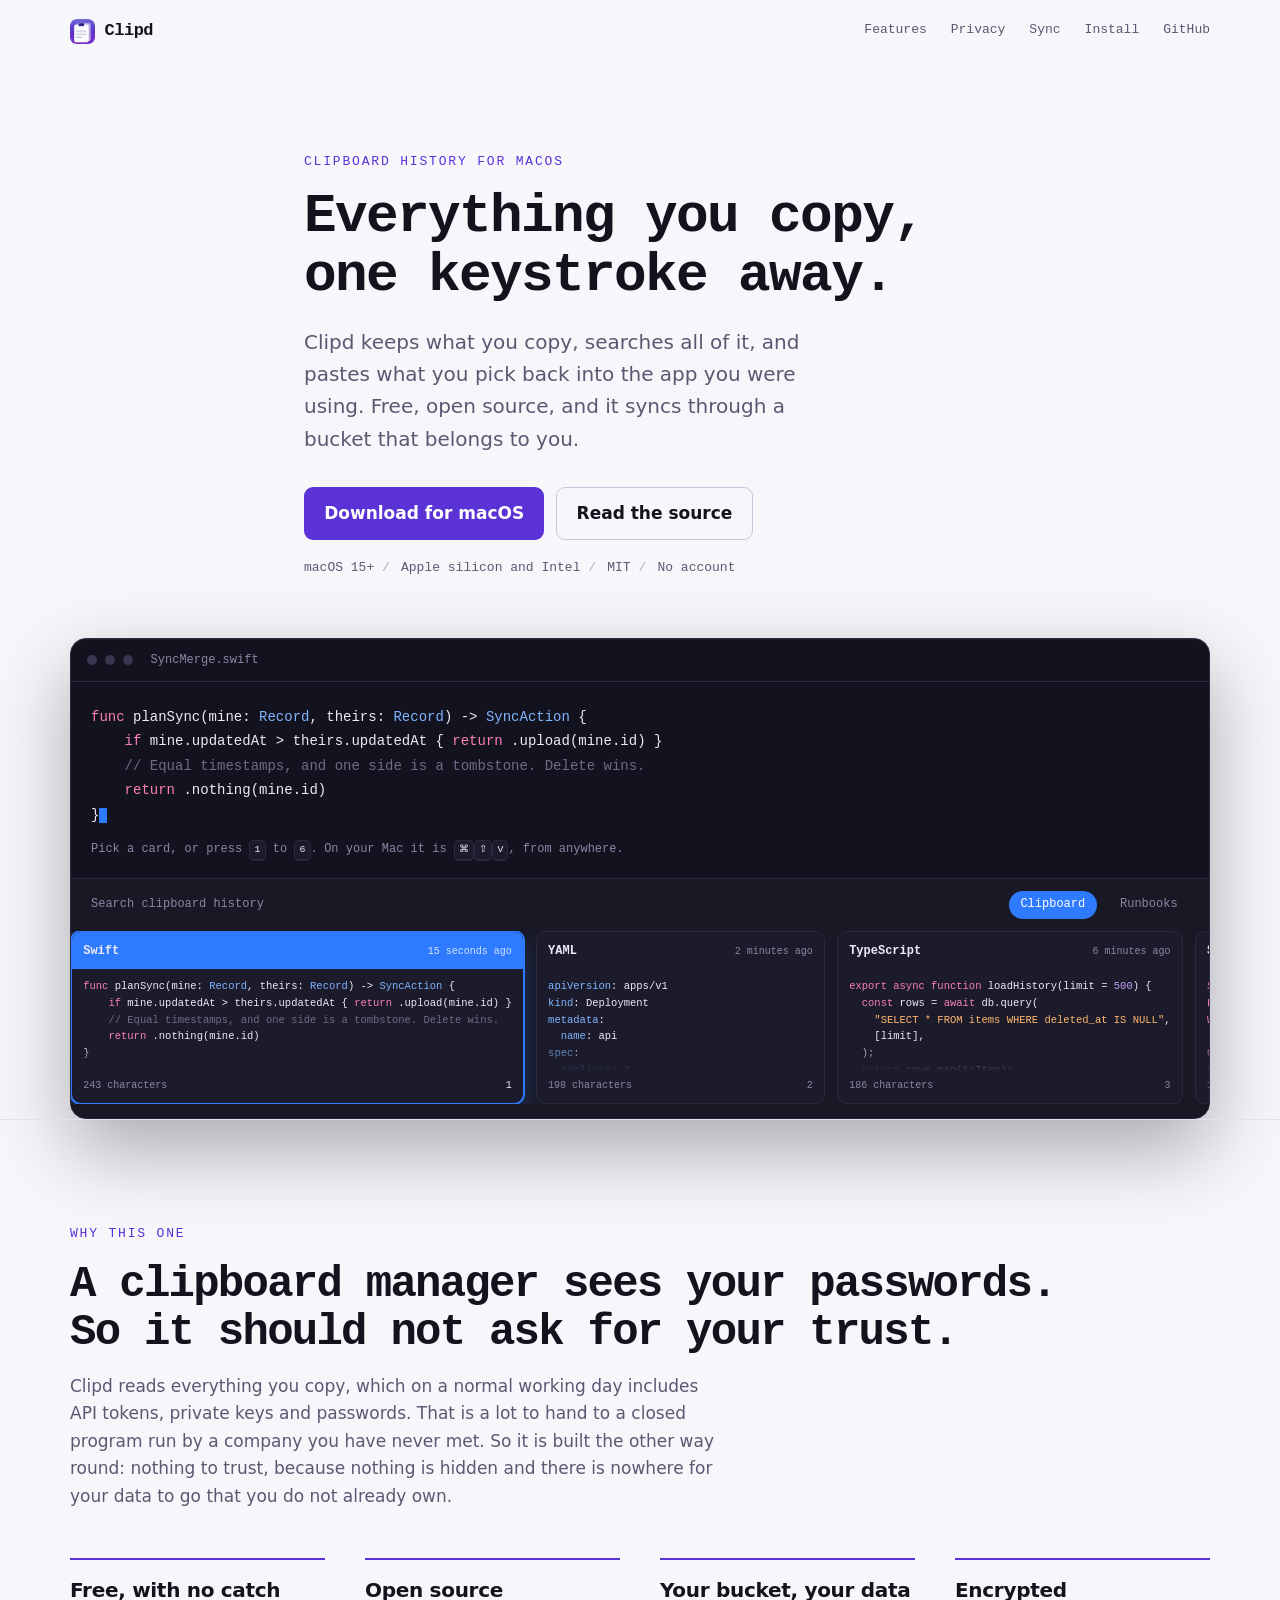
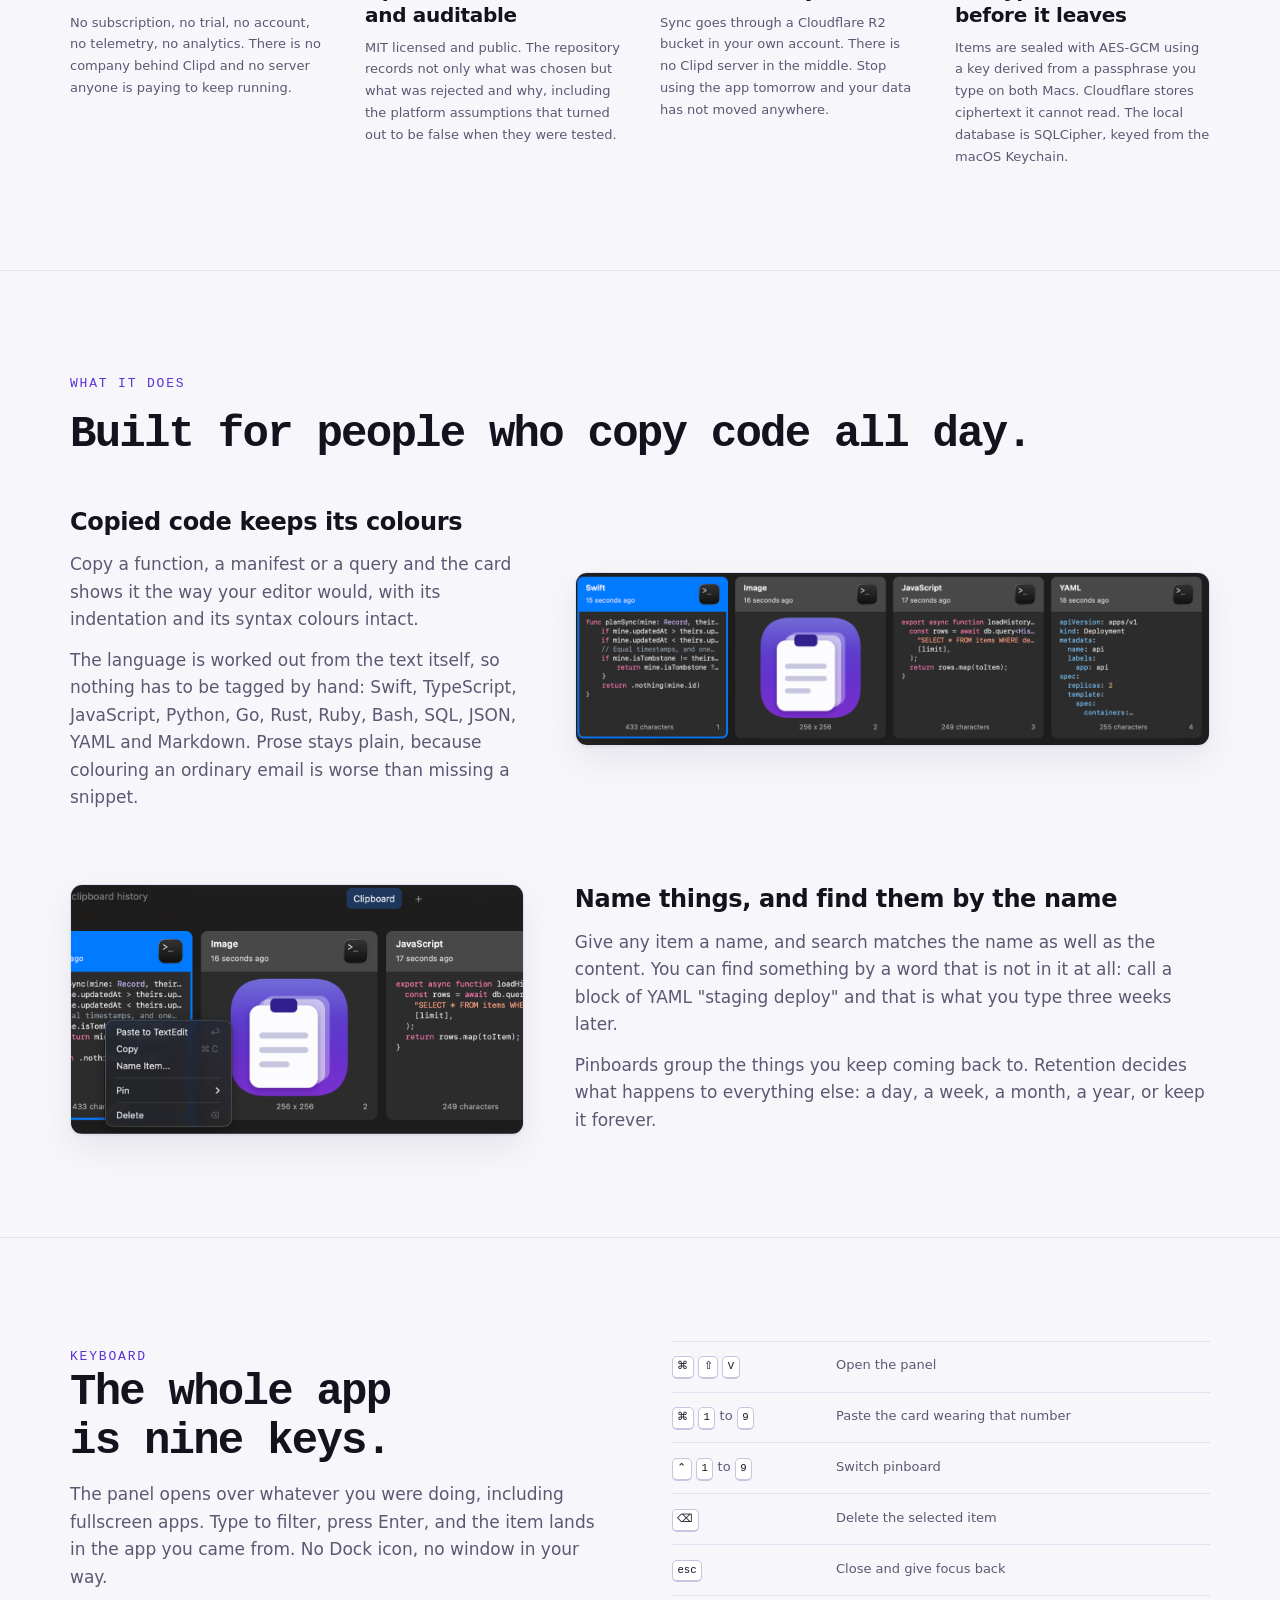
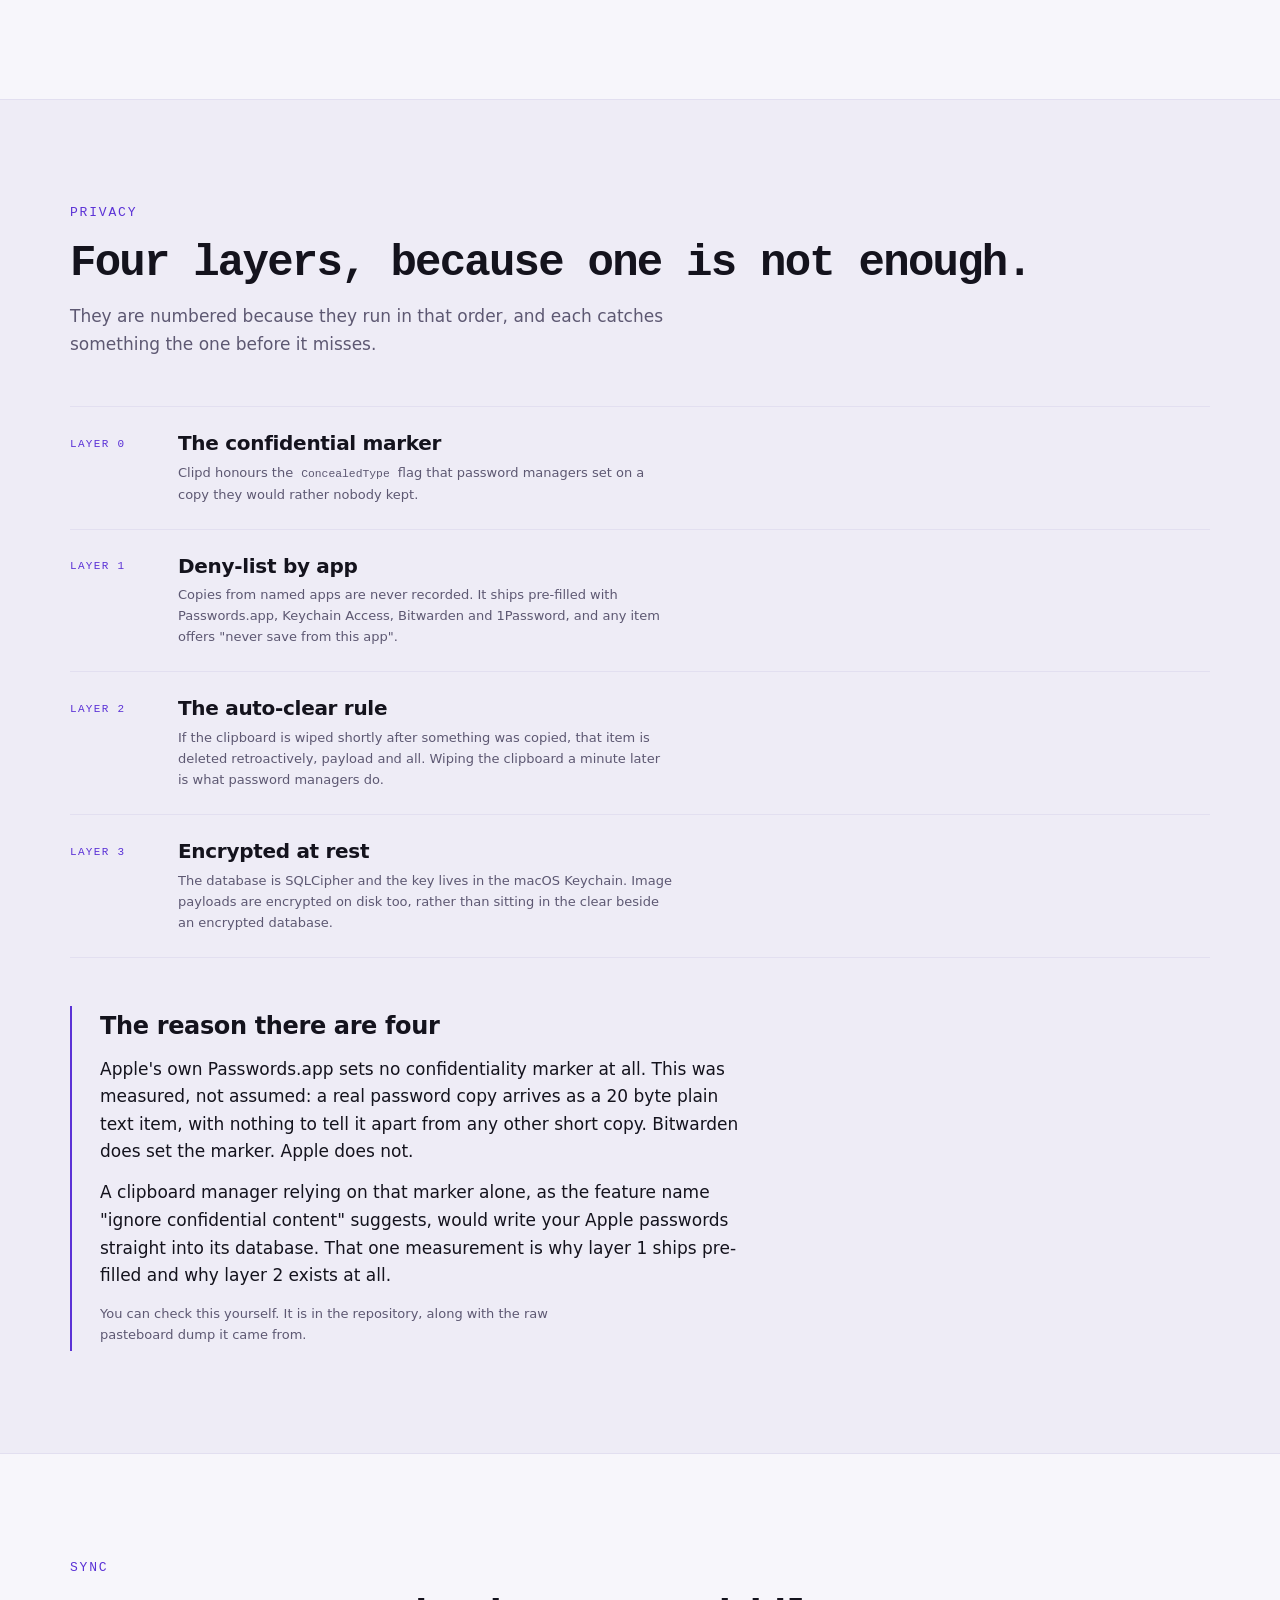
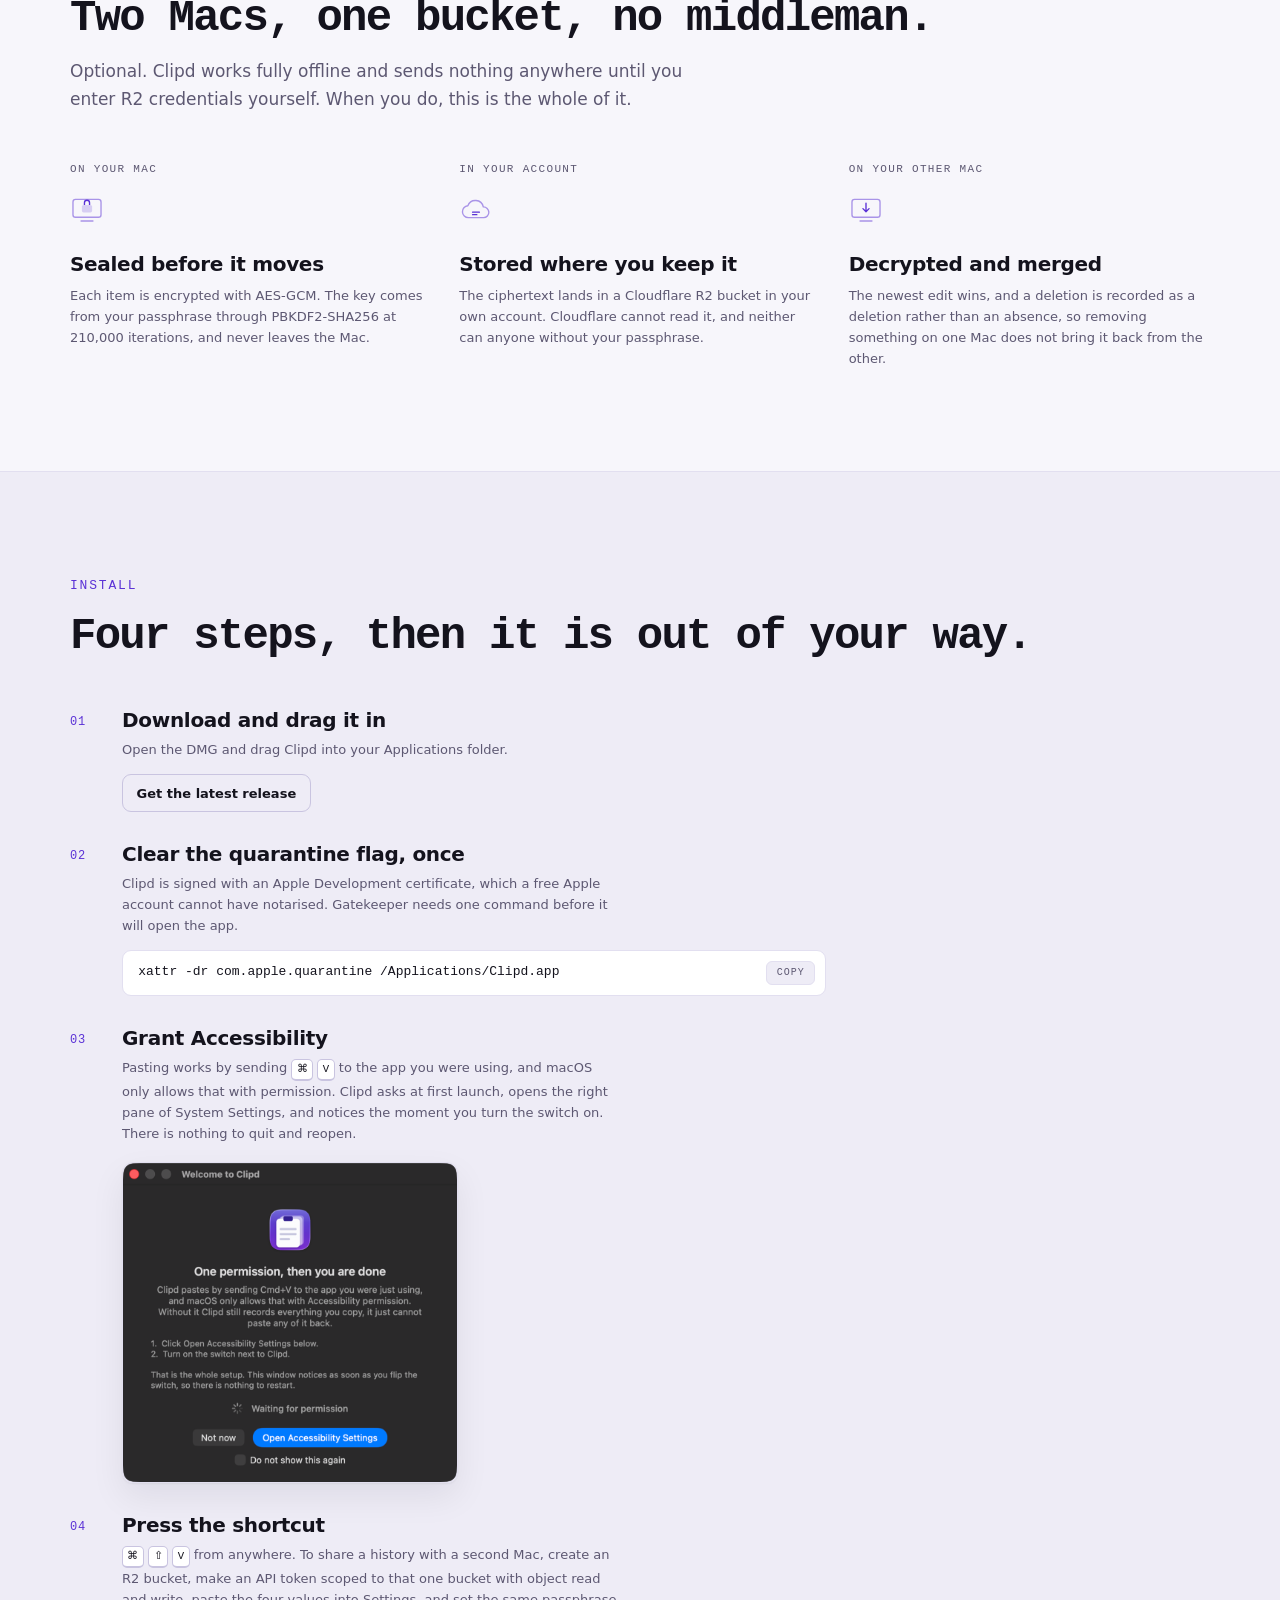
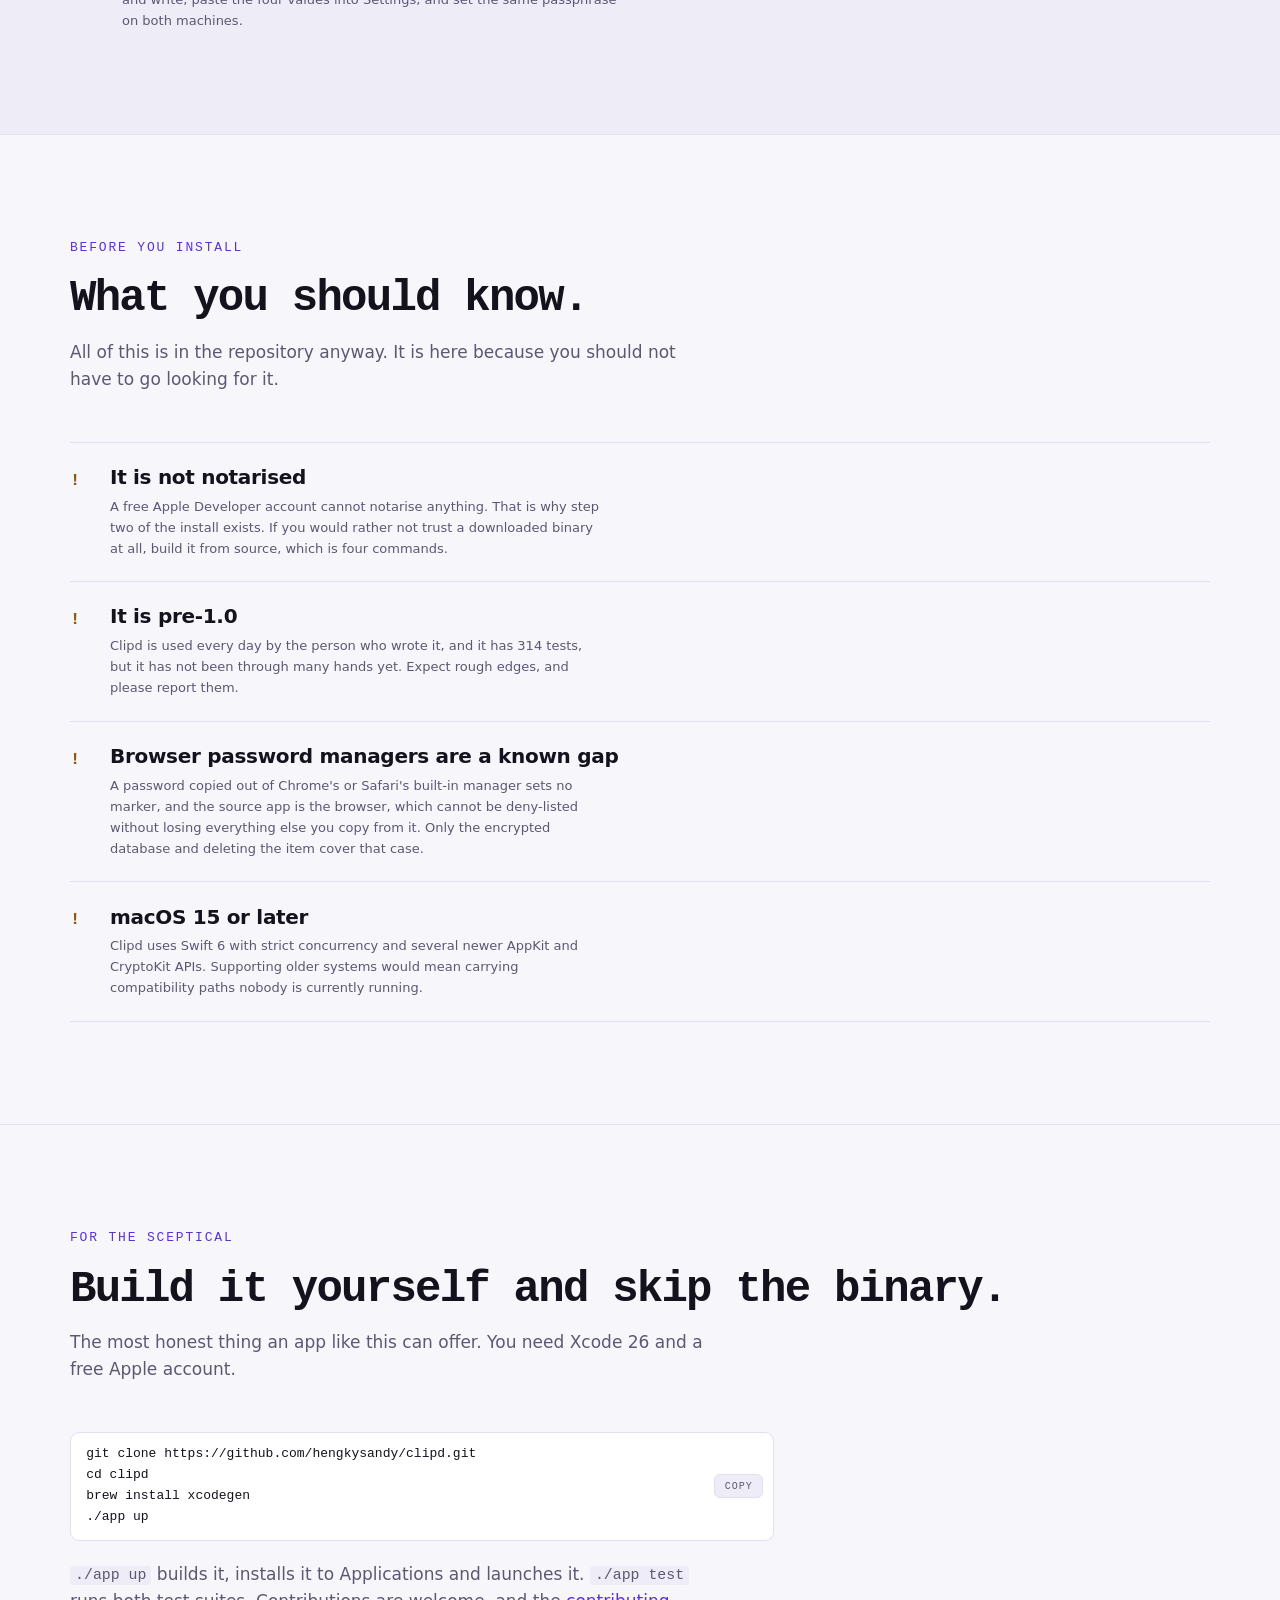
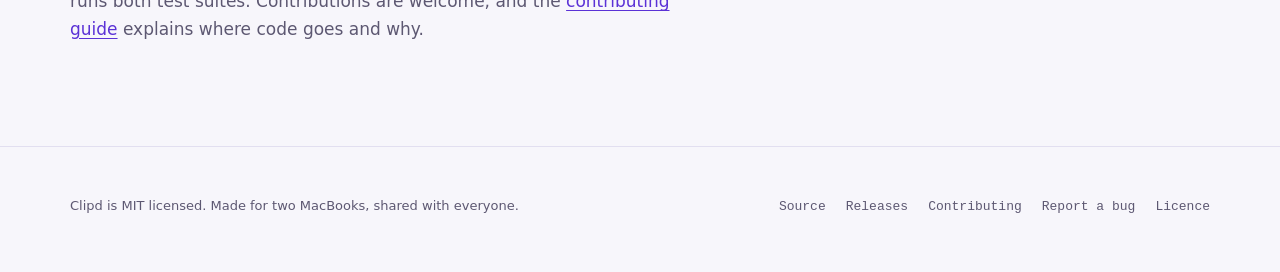
==== commit 9613107f: "site: the hero is now the app, not a picture of the app The most characteristic moment in a clipboar" ====
--- a/site/index.html
+++ b/site/index.html
@@ -8,8 +8,8 @@
 <link rel="canonical" href="https://clipd.hengkysandy.com/">
 <link rel="icon" href="favicon.svg" type="image/svg+xml">
 <link rel="apple-touch-icon" href="images/icon.png">
-<meta name="theme-color" content="#faf9fc" media="(prefers-color-scheme: light)">
-<meta name="theme-color" content="#100f17" media="(prefers-color-scheme: dark)">
+<meta name="theme-color" content="#f7f6fb" media="(prefers-color-scheme: light)">
+<meta name="theme-color" content="#0b0b12" media="(prefers-color-scheme: dark)">
 
 <meta property="og:type" content="website">
 <meta property="og:url" content="https://clipd.hengkysandy.com/">
@@ -24,8 +24,10 @@
 <meta name="twitter:description" content="An open source clipboard history manager for macOS. Free, auditable, and it syncs through a Cloudflare R2 bucket you own.">
 <meta name="twitter:image" content="https://clipd.hengkysandy.com/og.png">
 
-<link rel="stylesheet" href="styles.css">
-<script src="script.js" defer></script>
+<link rel="preload" href="fonts/plex-mono-600.woff2" as="font" type="font/woff2" crossorigin>
+<link rel="preload" href="fonts/plex-sans-400.woff2" as="font" type="font/woff2" crossorigin>
+<link rel="stylesheet" href="app.css">
+<script src="app.js" defer></script>
 
 <script type="application/ld+json">
 {
@@ -34,7 +36,6 @@
   "name": "Clipd",
   "applicationCategory": "UtilitiesApplication",
   "operatingSystem": "macOS 15 or later",
-  "softwareVersion": "0.7.0",
   "license": "https://opensource.org/licenses/MIT",
   "url": "https://clipd.hengkysandy.com/",
   "downloadUrl": "https://github.com/hengkysandy/clipd/releases/latest",
@@ -47,10 +48,7 @@
 
 <header class="masthead" id="masthead">
   <div class="wrap masthead__inner">
-    <a class="brand" href="#top">
-      <img src="images/icon.png" alt="" width="26" height="26">
-      Clipd
-    </a>
+    <a class="brand" href="#top"><img src="images/icon.png" alt="" width="25" height="25">Clipd</a>
     <nav class="navlinks" aria-label="Sections">
       <a href="#features">Features</a>
       <a href="#privacy">Privacy</a>
@@ -63,74 +61,148 @@
 
 <main id="top">
 
-  <!-- Hero -->
+  <!-- Hero: a working miniature of the app, not a picture of one -->
   <section class="hero">
-    <div class="wrap">
-      <div class="hero__lede">
-        <p class="eyebrow">Clipboard history for macOS</p>
-        <h1>Everything you copy, one keystroke away.</h1>
-        <p class="hero__sub">
-          Clipd records what you copy, searches all of it, and pastes what you pick
-          back into the app you were using. It is free, the source is public, and
-          it syncs through a storage bucket that belongs to you.
-        </p>
-        <div class="hero__actions">
-          <a class="btn btn--primary" href="https://github.com/hengkysandy/clipd/releases/latest">Download for macOS</a>
-          <a class="btn btn--ghost" href="https://github.com/hengkysandy/clipd">Read the source</a>
+    <div class="wrap hero__lede">
+      <p class="eyebrow">Clipboard history for macOS</p>
+      <h1>Everything you copy,<br>one keystroke away.</h1>
+      <p class="hero__sub">
+        Clipd keeps what you copy, searches all of it, and pastes what you pick
+        back into the app you were using. Free, open source, and it syncs
+        through a bucket that belongs to you.
+      </p>
+      <div class="hero__actions">
+        <a class="btn btn--primary" href="https://github.com/hengkysandy/clipd/releases/latest">Download for macOS</a>
+        <a class="btn btn--ghost" href="https://github.com/hengkysandy/clipd">Read the source</a>
+      </div>
+      <p class="hero__meta">
+        <span>macOS 15+</span><span>Apple silicon and Intel</span><span>MIT</span><span>No account</span>
+      </p>
+    </div>
+
+    <div class="demo wrap" id="demo">
+      <div class="demo__editor">
+        <div class="demo__chrome">
+          <span class="dot"></span><span class="dot"></span><span class="dot"></span>
+          <span class="demo__file">SyncMerge.swift</span>
         </div>
-        <p class="hero__meta">
-          <span>v0.7.0</span>
-          <span>3.2 MB</span>
-          <span>macOS 15+</span>
-          <span>Apple silicon and Intel</span>
-          <span>MIT</span>
-        </p>
-      </div>
-
-      <div class="screen" id="screen">
-        <div class="screen__bar">
-          <svg class="screen__glyph" viewBox="0 0 24 24" fill="none" aria-hidden="true">
-            <rect x="5" y="3" width="14" height="18" rx="3" stroke="currentColor" stroke-width="1.7"/>
-            <path d="M9 3.5h6M9 9h6M9 13h6M9 17h3" stroke="currentColor" stroke-width="1.7" stroke-linecap="round"/>
-          </svg>
-          <span>10:29</span>
+        <pre class="demo__out" id="out"><code id="outCode"><span class="t-kw">func</span> planSync(mine: <span class="t-type">Record</span>, theirs: <span class="t-type">Record</span>) -&gt; <span class="t-type">SyncAction</span> {
+    <span class="t-kw">if</span> mine.updatedAt &gt; theirs.updatedAt { <span class="t-kw">return</span> .upload(mine.id) }
+    <span class="t-com">// Equal timestamps, and one side is a tombstone. Delete wins.</span>
+    <span class="t-kw">return</span> .nothing(mine.id)
+}</code><span class="caret" id="caret"></span></pre>
+        <p class="demo__hint" id="hint">
+          <span>Pick a card, or press <kbd data-key="1">1</kbd> to <kbd data-key="6">6</kbd>.</span>
+          <span>On your Mac it is <kbd data-key="Meta">⌘</kbd><kbd data-key="Shift">⇧</kbd><kbd data-key="v">V</kbd>, from anywhere.</span>
+        </p>
+      </div>
+
+      <div class="strip">
+        <div class="strip__bar">
+          <span class="strip__search">Search clipboard history</span>
+          <span class="tab tab--on">Clipboard</span>
+          <span class="tab">Runbooks</span>
         </div>
-        <div class="screen__ghost screen__ghost--a"></div>
-        <div class="screen__ghost screen__ghost--b"></div>
-        <img class="screen__panel" src="images/panel.png" width="1800" height="438"
-             alt="The Clipd panel across the bottom of the screen, showing cards for a Swift snippet, an image, a JavaScript function, a Kubernetes YAML manifest, a Python function and a Markdown checklist.">
-      </div>
-      <p class="screen__caption">Press <kbd>⌘</kbd> <kbd>⇧</kbd> <kbd>V</kbd> anywhere. The panel arrives over whatever you were doing.</p>
+        <ol class="cards" id="cards" role="listbox" aria-label="Clipboard history">
+
+          <li><button class="card" type="button" role="option" aria-selected="true" data-file="SyncMerge.swift">
+            <span class="card__head"><span class="card__lang">Swift</span><span class="card__age">15 seconds ago</span></span>
+            <pre class="card__body"><span class="t-kw">func</span> planSync(mine: <span class="t-type">Record</span>, theirs: <span class="t-type">Record</span>) -&gt; <span class="t-type">SyncAction</span> {
+    <span class="t-kw">if</span> mine.updatedAt &gt; theirs.updatedAt { <span class="t-kw">return</span> .upload(mine.id) }
+    <span class="t-com">// Equal timestamps, and one side is a tombstone. Delete wins.</span>
+    <span class="t-kw">return</span> .nothing(mine.id)
+}</pre>
+            <span class="card__foot">243 characters<span class="card__num">1</span></span>
+          </button></li>
+
+          <li><button class="card" type="button" role="option" aria-selected="false" data-file="deployment.yaml">
+            <span class="card__head"><span class="card__lang">YAML</span><span class="card__age">2 minutes ago</span></span>
+            <pre class="card__body"><span class="t-type">apiVersion</span>: apps/v1
+<span class="t-type">kind</span>: Deployment
+<span class="t-type">metadata</span>:
+  <span class="t-type">name</span>: api
+<span class="t-type">spec</span>:
+  <span class="t-type">replicas</span>: <span class="t-num">2</span>
+  <span class="t-type">template</span>:
+    <span class="t-type">spec</span>:
+      <span class="t-type">containers</span>:
+        - <span class="t-type">image</span>: ghcr.io/example/api:<span class="t-num">1.4.2</span></pre>
+            <span class="card__foot">198 characters<span class="card__num">2</span></span>
+          </button></li>
+
+          <li><button class="card" type="button" role="option" aria-selected="false" data-file="history.ts">
+            <span class="card__head"><span class="card__lang">TypeScript</span><span class="card__age">6 minutes ago</span></span>
+            <pre class="card__body"><span class="t-kw">export async function</span> loadHistory(limit = <span class="t-num">500</span>) {
+  <span class="t-kw">const</span> rows = <span class="t-kw">await</span> db.query(
+    <span class="t-str">"SELECT * FROM items WHERE deleted_at IS NULL"</span>,
+    [limit],
+  );
+  <span class="t-kw">return</span> rows.map(toItem);
+}</pre>
+            <span class="card__foot">186 characters<span class="card__num">3</span></span>
+          </button></li>
+
+          <li><button class="card" type="button" role="option" aria-selected="false" data-file="query.sql">
+            <span class="card__head"><span class="card__lang">SQL</span><span class="card__age">18 minutes ago</span></span>
+            <pre class="card__body"><span class="t-kw">SELECT</span> id, name, created_at
+<span class="t-kw">FROM</span> projects
+<span class="t-kw">WHERE</span> owner_id = <span class="t-num">$1</span>
+  <span class="t-kw">AND</span> archived_at <span class="t-kw">IS NULL</span>
+<span class="t-kw">ORDER BY</span> created_at <span class="t-kw">DESC</span>
+<span class="t-kw">LIMIT</span> <span class="t-num">20</span>;</pre>
+            <span class="card__foot">124 characters<span class="card__num">4</span></span>
+          </button></li>
+
+          <li><button class="card" type="button" role="option" aria-selected="false" data-file="RELEASE.md">
+            <span class="card__head"><span class="card__lang">Markdown</span><span class="card__age">1 hour ago</span></span>
+            <pre class="card__body"><span class="t-kw">## Release checklist</span>
+
+- [x] Run both test suites
+- [x] Bump the version in <span class="t-str">`project.yml`</span>
+- [ ] Build the DMG with <span class="t-str">`./app dmg`</span>
+- [ ] Clear quarantine on the second Mac</pre>
+            <span class="card__foot">171 characters<span class="card__num">5</span></span>
+          </button></li>
+
+          <li><button class="card" type="button" role="option" aria-selected="false" data-file="note.txt">
+            <span class="card__head"><span class="card__lang">Text</span><span class="card__age">3 hours ago</span></span>
+            <pre class="card__body">Standup moved to Thursday 10:00.
+Agenda is in the shared doc, please
+add your items before Wednesday
+evening.</pre>
+            <span class="card__foot">109 characters<span class="card__num">6</span></span>
+          </button></li>
+
+        </ol>
+      </div>
     </div>
   </section>
 
   <!-- The argument -->
-  <section class="section section--tinted section--line">
+  <section class="section">
     <div class="wrap">
       <div class="section__head">
-        <p class="eyebrow">Why this one</p>
-        <h2>A clipboard manager sees your passwords. So it should not ask for your trust.</h2>
+        <span class="eyebrow">Why this one</span>
+        <h2>A clipboard manager sees your passwords.<br>So it should not ask for your trust.</h2>
         <p>
           Clipd reads everything you copy, which on a normal working day includes
           API tokens, private keys and passwords. That is a lot to hand to a
-          closed program run by a company you have never met. So Clipd is built
-          the other way round: nothing to trust, because there is nothing hidden
-          and nowhere for your data to go that you do not already own.
-        </p>
-      </div>
-
-      <div class="pillars">
-        <article class="pillar">
-          <span class="pillar__num">01</span>
-          <h3>Free, with no catch attached</h3>
-          <p>
-            No subscription, no trial, no account to create, no telemetry and no
-            analytics. There is no company behind Clipd and no server anyone is
-            paying to keep running.
+          closed program run by a company you have never met. So it is built the
+          other way round: nothing to trust, because nothing is hidden and there
+          is nowhere for your data to go that you do not already own.
+        </p>
+      </div>
+
+      <div class="claims">
+        <article class="claim">
+          <h3>Free, with no catch</h3>
+          <p>
+            No subscription, no trial, no account, no telemetry, no analytics.
+            There is no company behind Clipd and no server anyone is paying to
+            keep running.
           </p>
         </article>
-        <article class="pillar">
-          <span class="pillar__num">02</span>
+        <article class="claim">
           <h3>Open source and auditable</h3>
           <p>
             MIT licensed and public. The repository records not only what was
@@ -138,22 +210,20 @@
             assumptions that turned out to be false when they were tested.
           </p>
         </article>
-        <article class="pillar">
-          <span class="pillar__num">03</span>
+        <article class="claim">
           <h3>Your bucket, your data</h3>
           <p>
-            Sync goes through a Cloudflare R2 bucket in your own account. There is
-            no Clipd server in the middle. Stop using the app tomorrow and your
-            data has not moved anywhere.
+            Sync goes through a Cloudflare R2 bucket in your own account. There
+            is no Clipd server in the middle. Stop using the app tomorrow and
+            your data has not moved anywhere.
           </p>
         </article>
-        <article class="pillar">
-          <span class="pillar__num">04</span>
+        <article class="claim">
           <h3>Encrypted before it leaves</h3>
           <p>
             Items are sealed with AES-GCM using a key derived from a passphrase
             you type on both Macs. Cloudflare stores ciphertext it cannot read.
-            The local database is SQLCipher, with its key in the macOS Keychain.
+            The local database is SQLCipher, keyed from the macOS Keychain.
           </p>
         </article>
       </div>
@@ -164,39 +234,39 @@
   <section class="section" id="features">
     <div class="wrap">
       <div class="section__head">
-        <p class="eyebrow">What it does</p>
+        <span class="eyebrow">What it does</span>
         <h2>Built for people who copy code all day.</h2>
       </div>
 
-      <article class="feature">
+      <article class="split">
         <div>
           <h3>Copied code keeps its colours</h3>
           <p>
-            Paste a function, a manifest or a query into Clipd and the card shows
-            it the way your editor would, with its indentation and its syntax
-            colours intact.
+            Copy a function, a manifest or a query and the card shows it the way
+            your editor would, with its indentation and its syntax colours
+            intact.
           </p>
           <p>
             The language is worked out from the text itself, so nothing has to be
-            tagged by hand: Swift, TypeScript, JavaScript, Python, Go, Rust, Ruby,
-            Bash, SQL, JSON, YAML and Markdown. Prose stays plain, because
+            tagged by hand: Swift, TypeScript, JavaScript, Python, Go, Rust,
+            Ruby, Bash, SQL, JSON, YAML and Markdown. Prose stays plain, because
             colouring an ordinary email is worse than missing a snippet.
           </p>
         </div>
-        <div class="feature__media">
+        <div class="shot">
           <img src="images/code.png" width="1400" height="380" loading="lazy"
                alt="Four Clipd cards side by side, labelled Swift, Image, JavaScript and YAML, each showing syntax coloured code.">
         </div>
       </article>
 
-      <article class="feature feature--flip">
+      <article class="split split--flip">
         <div>
           <h3>Name things, and find them by the name</h3>
           <p>
             Give any item a name, and search matches the name as well as the
-            content. That means you can find something by a word that is not in it
-            at all: call a block of YAML "staging deploy" and that is what you type
-            three weeks later.
+            content. You can find something by a word that is not in it at all:
+            call a block of YAML "staging deploy" and that is what you type three
+            weeks later.
           </p>
           <p>
             Pinboards group the things you keep coming back to. Retention decides
@@ -204,7 +274,7 @@
             keep it forever.
           </p>
         </div>
-        <div class="feature__media">
+        <div class="shot">
           <img src="images/menu.png" width="1200" height="662" loading="lazy"
                alt="A right click menu open on a Clipd card, offering Paste to TextEdit, Copy, Name Item, Pin and Delete.">
         </div>
@@ -213,15 +283,15 @@
   </section>
 
   <!-- Keyboard -->
-  <section class="section section--line">
+  <section class="section">
     <div class="wrap keys">
-      <div class="keys__lede">
-        <p class="eyebrow">Keyboard</p>
-        <h2>It never asks you to reach for the mouse.</h2>
-        <p class="muted">
-          The panel opens over whatever you were doing, including fullscreen apps.
-          Type to filter, press Enter, and the item lands in the app you came
-          from. Clipd has no Dock icon and no window in your way.
+      <div>
+        <span class="eyebrow">Keyboard</span>
+        <h2>The whole app is nine keys.</h2>
+        <p class="muted prose">
+          The panel opens over whatever you were doing, including fullscreen
+          apps. Type to filter, press Enter, and the item lands in the app you
+          came from. No Dock icon, no window in your way.
         </p>
       </div>
       <ul class="shortcuts">
@@ -235,55 +305,62 @@
   </section>
 
   <!-- Privacy -->
-  <section class="section section--tinted section--line" id="privacy">
+  <section class="section section--sunk" id="privacy">
     <div class="wrap">
       <div class="section__head">
-        <p class="eyebrow">Privacy</p>
-        <h2>Four independent layers, because one is not enough.</h2>
+        <span class="eyebrow">Privacy</span>
+        <h2>Four layers, because one is not enough.</h2>
         <p>
-          Each layer catches something the others miss. They are listed in the
-          order they run, and the last one is there for whatever gets past the
-          first three.
-        </p>
-      </div>
-
-      <div class="layers">
-        <article class="layer">
+          They are numbered because they run in that order, and each catches
+          something the one before it misses.
+        </p>
+      </div>
+
+      <ol class="layers">
+        <li class="layer">
           <span class="layer__tag">Layer 0</span>
-          <h3>The confidential marker</h3>
-          <p>
-            Clipd honours <code>org.nspasteboard.ConcealedType</code>, the flag
-            password managers set on a copy they would rather nobody kept.
-          </p>
-        </article>
-        <article class="layer">
+          <div>
+            <h3>The confidential marker</h3>
+            <p>
+              Clipd honours the <code>ConcealedType</code> flag that password
+              managers set on a copy they would rather nobody kept.
+            </p>
+          </div>
+        </li>
+        <li class="layer">
           <span class="layer__tag">Layer 1</span>
-          <h3>Deny-list by app</h3>
-          <p>
-            Copies from named apps are never recorded. It ships pre-filled with
-            Passwords.app, Keychain Access, Bitwarden and 1Password, and any item
-            offers "never save from this app".
-          </p>
-        </article>
-        <article class="layer">
+          <div>
+            <h3>Deny-list by app</h3>
+            <p>
+              Copies from named apps are never recorded. It ships pre-filled with
+              Passwords.app, Keychain Access, Bitwarden and 1Password, and any
+              item offers "never save from this app".
+            </p>
+          </div>
+        </li>
+        <li class="layer">
           <span class="layer__tag">Layer 2</span>
-          <h3>The auto-clear rule</h3>
-          <p>
-            If the clipboard is wiped shortly after something was copied, that
-            item is deleted retroactively, payload and all. Wiping the clipboard
-            a minute later is what password managers do.
-          </p>
-        </article>
-        <article class="layer">
+          <div>
+            <h3>The auto-clear rule</h3>
+            <p>
+              If the clipboard is wiped shortly after something was copied, that
+              item is deleted retroactively, payload and all. Wiping the
+              clipboard a minute later is what password managers do.
+            </p>
+          </div>
+        </li>
+        <li class="layer">
           <span class="layer__tag">Layer 3</span>
-          <h3>Encrypted at rest</h3>
-          <p>
-            The database is SQLCipher and the key lives in the macOS Keychain.
-            Image payloads are encrypted on disk too, rather than sitting in the
-            clear beside an encrypted database.
-          </p>
-        </article>
-      </div>
+          <div>
+            <h3>Encrypted at rest</h3>
+            <p>
+              The database is SQLCipher and the key lives in the macOS Keychain.
+              Image payloads are encrypted on disk too, rather than sitting in
+              the clear beside an encrypted database.
+            </p>
+          </div>
+        </li>
+      </ol>
 
       <div class="finding">
         <h3>The reason there are four</h3>
@@ -294,14 +371,14 @@
           copy. Bitwarden does set the marker. Apple does not.
         </p>
         <p>
-          A clipboard manager that relied on the marker alone, as the feature name
-          "ignore confidential content" suggests, would write your Apple passwords
-          straight into its database. That single measurement is why layer 1 ships
-          pre-filled and why layer 2 exists at all.
+          A clipboard manager relying on that marker alone, as the feature name
+          "ignore confidential content" suggests, would write your Apple
+          passwords straight into its database. That one measurement is why
+          layer 1 ships pre-filled and why layer 2 exists at all.
         </p>
         <p class="quiet">
-          You can check this yourself. It is in the repository, along with the raw
-          pasteboard dump it came from.
+          You can check this yourself. It is in the repository, along with the
+          raw pasteboard dump it came from.
         </p>
       </div>
     </div>
@@ -311,22 +388,22 @@
   <section class="section" id="sync">
     <div class="wrap">
       <div class="section__head">
-        <p class="eyebrow">Sync</p>
+        <span class="eyebrow">Sync</span>
         <h2>Two Macs, one bucket, no middleman.</h2>
         <p>
-          Sync is optional. Clipd works fully offline and sends nothing anywhere
-          until you enter R2 credentials yourself. When you do, this is the whole
-          of it.
-        </p>
-      </div>
-
-      <div class="flow">
-        <article class="flow__step">
+          Optional. Clipd works fully offline and sends nothing anywhere until
+          you enter R2 credentials yourself. When you do, this is the whole of
+          it.
+        </p>
+      </div>
+
+      <ol class="flow">
+        <li class="flow__step">
           <span class="flow__label">On your Mac</span>
-          <svg width="40" height="40" viewBox="0 0 40 40" fill="none" aria-hidden="true">
-            <rect x="3.5" y="7.5" width="33" height="21" rx="3" stroke="currentColor" stroke-width="1.6" opacity=".55"/>
-            <path d="M13 33h14" stroke="currentColor" stroke-width="1.6" stroke-linecap="round" opacity=".55"/>
-            <rect x="14" y="14" width="12" height="9" rx="2" fill="currentColor" opacity=".18"/>
+          <svg width="34" height="34" viewBox="0 0 40 40" fill="none" aria-hidden="true">
+            <rect x="3.5" y="7.5" width="33" height="21" rx="3" stroke="currentColor" stroke-width="1.6" opacity=".5"/>
+            <path d="M13 33h14" stroke="currentColor" stroke-width="1.6" stroke-linecap="round" opacity=".5"/>
+            <rect x="14" y="14" width="12" height="9" rx="2" fill="currentColor" opacity=".2"/>
             <path d="M17 14v-2.5a3 3 0 0 1 6 0V14" stroke="currentColor" stroke-width="1.6"/>
           </svg>
           <h3>Sealed before it moves</h3>
@@ -335,25 +412,25 @@
             passphrase through PBKDF2-SHA256 at 210,000 iterations, and never
             leaves the Mac.
           </p>
-        </article>
-        <article class="flow__step">
+        </li>
+        <li class="flow__step">
           <span class="flow__label">In your account</span>
-          <svg width="40" height="40" viewBox="0 0 40 40" fill="none" aria-hidden="true">
-            <path d="M11 29a7 7 0 0 1-.6-13.97A9.5 9.5 0 0 1 28.6 16.4 6.3 6.3 0 0 1 29 29H11Z" stroke="currentColor" stroke-width="1.6" stroke-linejoin="round" opacity=".55"/>
+          <svg width="34" height="34" viewBox="0 0 40 40" fill="none" aria-hidden="true">
+            <path d="M11 29a7 7 0 0 1-.6-13.97A9.5 9.5 0 0 1 28.6 16.4 6.3 6.3 0 0 1 29 29H11Z" stroke="currentColor" stroke-width="1.6" stroke-linejoin="round" opacity=".5"/>
             <path d="M16 22.5h8M16 25.5h5" stroke="currentColor" stroke-width="1.6" stroke-linecap="round"/>
           </svg>
           <h3>Stored where you keep it</h3>
           <p>
             The ciphertext lands in a Cloudflare R2 bucket in your own account.
-            Cloudflare cannot read it, and neither can anyone else who has not got
-            your passphrase.
-          </p>
-        </article>
-        <article class="flow__step">
+            Cloudflare cannot read it, and neither can anyone without your
+            passphrase.
+          </p>
+        </li>
+        <li class="flow__step">
           <span class="flow__label">On your other Mac</span>
-          <svg width="40" height="40" viewBox="0 0 40 40" fill="none" aria-hidden="true">
-            <rect x="3.5" y="7.5" width="33" height="21" rx="3" stroke="currentColor" stroke-width="1.6" opacity=".55"/>
-            <path d="M13 33h14" stroke="currentColor" stroke-width="1.6" stroke-linecap="round" opacity=".55"/>
+          <svg width="34" height="34" viewBox="0 0 40 40" fill="none" aria-hidden="true">
+            <rect x="3.5" y="7.5" width="33" height="21" rx="3" stroke="currentColor" stroke-width="1.6" opacity=".5"/>
+            <path d="M13 33h14" stroke="currentColor" stroke-width="1.6" stroke-linecap="round" opacity=".5"/>
             <path d="M20 12v10m0 0 3.6-3.6M20 22l-3.6-3.6" stroke="currentColor" stroke-width="1.6" stroke-linecap="round" stroke-linejoin="round"/>
           </svg>
           <h3>Decrypted and merged</h3>
@@ -362,21 +439,16 @@
             than an absence, so removing something on one Mac does not bring it
             back from the other.
           </p>
-        </article>
-      </div>
-
-      <p class="prose muted">
-        Cloudflare's free tier covers a personal clipboard history comfortably.
-        There is no other backend, and there is no backend picker in settings.
-      </p>
+        </li>
+      </ol>
     </div>
   </section>
 
   <!-- Install -->
-  <section class="section section--tinted section--line" id="install">
+  <section class="section section--sunk" id="install">
     <div class="wrap">
       <div class="section__head">
-        <p class="eyebrow">Install</p>
+        <span class="eyebrow">Install</span>
         <h2>Four steps, then it is out of your way.</h2>
       </div>
 
@@ -385,7 +457,7 @@
           <div>
             <h3>Download and drag it in</h3>
             <p>Open the DMG and drag Clipd into your Applications folder.</p>
-            <p class="mt-s"><a class="btn btn--ghost btn--sm" href="https://github.com/hengkysandy/clipd/releases/latest">Get the latest DMG</a></p>
+            <p class="mt-s"><a class="btn btn--ghost btn--sm" href="https://github.com/hengkysandy/clipd/releases/latest">Get the latest release</a></p>
           </div>
         </li>
         <li>
@@ -422,8 +494,11 @@
           <div>
             <h3>Press the shortcut</h3>
             <p>
-              <kbd>⌘</kbd> <kbd>⇧</kbd> <kbd>V</kbd> from anywhere. Clipd lives in
-              the menu bar, with no Dock icon and no window in your way.
+              <kbd>⌘</kbd> <kbd>⇧</kbd> <kbd>V</kbd> from anywhere. To share a
+              history with a second Mac, create an R2 bucket, make an API token
+              scoped to that one bucket with object read and write, paste the
+              four values into Settings, and set the same passphrase on both
+              machines.
             </p>
           </div>
         </li>
@@ -431,81 +506,32 @@
     </div>
   </section>
 
-  <!-- Sync setup -->
-  <section class="section">
+  <!-- Honesty -->
+  <section class="section" id="caveats">
     <div class="wrap">
       <div class="section__head">
-        <p class="eyebrow">Optional</p>
-        <h2>Setting up sync</h2>
-        <p>Only if you want two Macs to share a history. Skip it and nothing ever leaves your machine.</p>
-      </div>
-
-      <ol class="steps">
-        <li>
-          <div>
-            <h3>Create an R2 bucket</h3>
-            <p>In your own Cloudflare account. Any name and any region will do.</p>
-          </div>
-        </li>
-        <li>
-          <div>
-            <h3>Create an API token scoped to that one bucket</h3>
-            <p>
-              Object read and write, on that single bucket, and nothing else. A
-              token that can list your whole account is more access than Clipd
-              needs, and more than you should give it.
-            </p>
-          </div>
-        </li>
-        <li>
-          <div>
-            <h3>Paste the four values into Settings</h3>
-            <p>
-              Account ID, access key ID, secret access key and bucket name. They
-              go into the macOS Keychain, never into a file.
-            </p>
-          </div>
-        </li>
-        <li>
-          <div>
-            <h3>Set the same passphrase on both Macs</h3>
-            <p>
-              This is the key to everything in the bucket. Clipd cannot recover
-              it for you, and neither can Cloudflare, because neither of them has
-              ever had it.
-            </p>
-          </div>
-        </li>
-      </ol>
-    </div>
-  </section>
-
-  <!-- Honesty -->
-  <section class="section section--tinted section--line" id="caveats">
-    <div class="wrap">
-      <div class="section__head">
-        <p class="eyebrow">Before you install</p>
-        <h2>What you should know</h2>
+        <span class="eyebrow">Before you install</span>
+        <h2>What you should know.</h2>
         <p>
           All of this is in the repository anyway. It is here because you should
           not have to go looking for it.
         </p>
       </div>
 
-      <div class="caveats">
-        <div class="caveat">
+      <ul class="caveats">
+        <li class="caveat">
           <span class="caveat__mark">!</span>
           <div>
             <h3>It is not notarised</h3>
             <p>
-              A free Apple Developer account cannot notarise anything. That is why
-              step 2 of the install exists. If you would rather not trust a
+              A free Apple Developer account cannot notarise anything. That is
+              why step two of the install exists. If you would rather not trust a
               downloaded binary at all, build it from source, which is four
               commands.
             </p>
           </div>
-        </div>
-        <div class="caveat">
+        </li>
+        <li class="caveat">
           <span class="caveat__mark">!</span>
           <div>
             <h3>It is pre-1.0</h3>
@@ -515,8 +541,8 @@
               edges, and please report them.
             </p>
           </div>
-        </div>
-        <div class="caveat">
+        </li>
+        <li class="caveat">
           <span class="caveat__mark">!</span>
           <div>
             <h3>Browser password managers are a known gap</h3>
@@ -527,8 +553,8 @@
               the encrypted database and deleting the item cover that case.
             </p>
           </div>
-        </div>
-        <div class="caveat">
+        </li>
+        <li class="caveat">
           <span class="caveat__mark">!</span>
           <div>
             <h3>macOS 15 or later</h3>
@@ -538,23 +564,20 @@
               compatibility paths nobody is currently running.
             </p>
           </div>
-        </div>
-      </div>
-    </div>
-  </section>
-
-  <!-- Build from source -->
+        </li>
+      </ul>
+    </div>
+  </section>
+
+  <!-- Build -->
   <section class="section">
     <div class="wrap">
       <div class="section__head">
-        <p class="eyebrow">For the sceptical</p>
-        <h2>Build it yourself and skip the binary entirely.</h2>
-        <p>
-          The most honest thing an app like this can offer. You need Xcode 26 and
-          a free Apple account.
-        </p>
-      </div>
-      <div class="snippet snippet--wide">
+        <span class="eyebrow">For the sceptical</span>
+        <h2>Build it yourself and skip the binary.</h2>
+        <p>The most honest thing an app like this can offer. You need Xcode 26 and a free Apple account.</p>
+      </div>
+      <div class="snippet">
         <code>git clone https://github.com/hengkysandy/clipd.git
 cd clipd
 brew install xcodegen
@@ -574,6 +597,7 @@
     </div>
   </section>
 
+  <p class="sr-only" id="status" role="status" aria-live="polite"></p>
 </main>
 
 <footer class="footer">
--- a/site/app.css
+++ b/site/app.css
@@ -0,0 +1,772 @@
+/* Clipd landing page.
+
+   The page speaks in the app's own typeface. Every card in Clipd renders in a
+   monospace, and the panel's own labels are mono, so IBM Plex Mono carries the
+   display type here rather than being reserved for code. Plex Sans, drawn to
+   sit with it, carries the reading text. Both are self-hosted: the page makes
+   no external request of any kind, which is what lets the CSP say
+   default-src 'self' and connect-src 'none' and still work.
+
+   Light is the base theme. Dark is redefined at token level twice, once for a
+   dark system and once for an explicit choice, so no colour is ever declared
+   only inside a media query.
+
+   The one deliberately theme-proof surface is the demo. Clipd's panel is dark
+   whatever your Mac is set to, so the miniature of it stays dark on a light
+   page. It reads as the app sitting on top of the page, which is exactly what
+   the app does. */
+
+/* ---------- faces ---------- */
+
+@font-face {
+  font-family: "Plex Sans";
+  src: url("fonts/plex-sans-400.woff2") format("woff2");
+  font-weight: 400; font-style: normal; font-display: swap;
+}
+@font-face {
+  font-family: "Plex Sans";
+  src: url("fonts/plex-sans-600.woff2") format("woff2");
+  font-weight: 600; font-style: normal; font-display: swap;
+}
+@font-face {
+  font-family: "Plex Mono";
+  src: url("fonts/plex-mono-400.woff2") format("woff2");
+  font-weight: 400; font-style: normal; font-display: swap;
+}
+@font-face {
+  font-family: "Plex Mono";
+  src: url("fonts/plex-mono-500.woff2") format("woff2");
+  font-weight: 500; font-style: normal; font-display: swap;
+}
+@font-face {
+  font-family: "Plex Mono";
+  src: url("fonts/plex-mono-600.woff2") format("woff2");
+  font-weight: 600; font-style: normal; font-display: swap;
+}
+
+/* ---------- tokens ---------- */
+
+:root {
+  --ground: #f7f6fb;
+  --surface: #ffffff;
+  --sunk: #eeecf6;
+  --line: #e2dff0;
+  --line-strong: #c9c4e0;
+  --text: #14131d;
+  --muted: #5d5872;
+  --accent: #5b32d6;
+  --accent-quiet: #ede7ff;
+  --accent-ink: #ffffff;
+  --select: #1f63e8;
+  --warn: #8a5a0d;
+  --shadow: 0 1px 2px rgba(20, 19, 29, .05), 0 14px 34px rgba(20, 19, 29, .07);
+
+  /* The demo keeps its own palette in both themes. */
+  --hud: #131320;
+  --hud-2: #1c1b2b;
+  --hud-line: #2b2940;
+  --hud-text: #ecebf5;
+  --hud-muted: #8b86a3;
+  --hud-select: #2f7bff;
+  --t-kw: #f97fb5;
+  --t-type: #7fb4ff;
+  --t-str: #ffb86c;
+  --t-com: #6f6b85;
+  --t-num: #c6a2ff;
+
+  --sans: "Plex Sans", -apple-system, BlinkMacSystemFont, system-ui, sans-serif;
+  --mono: "Plex Mono", ui-monospace, "SF Mono", Menlo, monospace;
+
+  --s--1: .8125rem;
+  --s-0: 1.0625rem;
+  --s-1: 1.25rem;
+  --s-2: 1.5rem;
+  --s-3: 2rem;
+  --s-4: 2.75rem;
+  --s-5: 3.75rem;
+
+  --col: 1140px;
+  --prose: 60ch;
+  --ease: cubic-bezier(.16, 1, .3, 1);
+}
+
+@media (prefers-color-scheme: dark) {
+  :root:not([data-theme="light"]) {
+    --ground: #0b0b12;
+    --surface: #14141f;
+    --sunk: #101019;
+    --line: #22212f;
+    --line-strong: #3a3750;
+    --text: #f1eff8;
+    --muted: #918bab;
+    --accent: #a78bff;
+    --accent-quiet: #1c1830;
+    --accent-ink: #12101d;
+    --select: #6ea3ff;
+    --warn: #e0a94f;
+    --shadow: 0 1px 2px rgba(0, 0, 0, .5), 0 14px 34px rgba(0, 0, 0, .4);
+  }
+}
+
+:root[data-theme="dark"] {
+  --ground: #0b0b12;
+  --surface: #14141f;
+  --sunk: #101019;
+  --line: #22212f;
+  --line-strong: #3a3750;
+  --text: #f1eff8;
+  --muted: #918bab;
+  --accent: #a78bff;
+  --accent-quiet: #1c1830;
+  --accent-ink: #12101d;
+  --select: #6ea3ff;
+  --warn: #e0a94f;
+  --shadow: 0 1px 2px rgba(0, 0, 0, .5), 0 14px 34px rgba(0, 0, 0, .4);
+}
+
+/* ---------- base ---------- */
+
+*, *::before, *::after { box-sizing: border-box; }
+html { -webkit-text-size-adjust: 100%; scroll-behavior: smooth; }
+
+body {
+  margin: 0;
+  background: var(--ground);
+  color: var(--text);
+  font-family: var(--sans);
+  font-size: var(--s-0);
+  line-height: 1.62;
+  -webkit-font-smoothing: antialiased;
+}
+
+img { max-width: 100%; height: auto; display: block; }
+h1, h2, h3 { margin: 0; text-wrap: balance; }
+p, ul, ol { margin: 0; }
+
+a { color: var(--accent); text-underline-offset: 3px; }
+
+:focus-visible {
+  outline: 2px solid var(--select);
+  outline-offset: 3px;
+  border-radius: 3px;
+}
+
+.wrap { width: min(100% - 2.5rem, var(--col)); margin-inline: auto; }
+.prose { max-width: var(--prose); }
+.muted { color: var(--muted); }
+.mt-s { margin-top: .9rem; }
+.mt-m { margin-top: 1.25rem; }
+
+.sr-only {
+  position: absolute;
+  width: 1px; height: 1px;
+  padding: 0; margin: -1px;
+  overflow: hidden;
+  clip-path: inset(50%);
+  white-space: nowrap;
+}
+
+/* Grid and flex children default to min-width: auto, so one wide child drags
+   its whole row past the viewport. Measured before this line existed: at 375px
+   the document was 577px wide. */
+.split > *, .keys > *, .steps > li > div, .snippet { min-width: 0; }
+
+/* ---------- type devices ---------- */
+
+.eyebrow {
+  font-family: var(--mono);
+  font-size: var(--s--1);
+  font-weight: 500;
+  letter-spacing: .14em;
+  text-transform: uppercase;
+  color: var(--accent);
+}
+
+h1 {
+  font-family: var(--mono);
+  font-weight: 600;
+  font-size: clamp(1.95rem, 4.9vw, 3.4rem);
+  line-height: 1.08;
+  letter-spacing: -.03em;
+}
+
+h2 {
+  font-family: var(--mono);
+  font-weight: 600;
+  font-size: clamp(1.6rem, 3.6vw, var(--s-4));
+  line-height: 1.1;
+  letter-spacing: -.04em;
+}
+
+h3 { font-size: var(--s-1); font-weight: 600; letter-spacing: -.015em; line-height: 1.25; }
+
+kbd {
+  font-family: var(--mono);
+  font-size: .82em;
+  font-weight: 500;
+  background: var(--surface);
+  border: 1px solid var(--line-strong);
+  border-bottom-width: 2px;
+  border-radius: 5px;
+  padding: .1em .42em;
+  color: var(--text);
+  white-space: nowrap;
+  display: inline-block;
+  transition: transform .09s ease, border-bottom-width .09s ease, background-color .09s ease;
+}
+
+/* Pressing the real keys presses the ones on the page. The page is about a
+   keyboard shortcut, so it should notice one. */
+kbd[data-down="true"] {
+  transform: translateY(1px);
+  border-bottom-width: 1px;
+  background: var(--accent-quiet);
+}
+
+code {
+  font-family: var(--mono);
+  font-size: .875em;
+  background: var(--sunk);
+  border-radius: 4px;
+  padding: .08em .34em;
+}
+
+/* ---------- masthead ---------- */
+
+.masthead {
+  position: sticky;
+  top: 0;
+  z-index: 40;
+  background: color-mix(in srgb, var(--ground) 84%, transparent);
+  backdrop-filter: saturate(180%) blur(16px);
+  border-bottom: 1px solid transparent;
+  transition: border-color .25s ease;
+}
+
+.masthead[data-scrolled="true"] { border-bottom-color: var(--line); }
+
+.masthead__inner { display: flex; align-items: center; gap: 1.5rem; height: 62px; }
+
+.brand {
+  display: flex;
+  align-items: center;
+  gap: .6rem;
+  font-family: var(--mono);
+  font-weight: 600;
+  letter-spacing: -.03em;
+  font-size: 1.0625rem;
+  color: var(--text);
+  text-decoration: none;
+  margin-right: auto;
+}
+
+.brand img { width: 25px; height: 25px; border-radius: 6px; }
+
+.navlinks {
+  display: flex;
+  gap: 1.5rem;
+  font-family: var(--mono);
+  font-size: var(--s--1);
+}
+
+.navlinks a {
+  color: var(--muted);
+  text-decoration: none;
+  position: relative;
+  padding-bottom: 2px;
+}
+
+.navlinks a::after {
+  content: "";
+  position: absolute;
+  left: 0; right: 0; bottom: 0;
+  height: 1px;
+  background: currentColor;
+  transform: scaleX(0);
+  transform-origin: left;
+  transition: transform .28s var(--ease);
+}
+
+.navlinks a:hover { color: var(--text); }
+.navlinks a:hover::after { transform: scaleX(1); }
+
+@media (max-width: 46rem) {
+  .navlinks a:not(.navlinks__keep) { display: none; }
+}
+
+/* ---------- buttons ---------- */
+
+.btn {
+  display: inline-flex;
+  align-items: center;
+  gap: .5rem;
+  padding: .72rem 1.2rem;
+  border-radius: 9px;
+  font-family: var(--sans);
+  font-size: var(--s-0);
+  font-weight: 600;
+  text-decoration: none;
+  border: 1px solid transparent;
+  transition: transform .2s var(--ease), box-shadow .2s var(--ease),
+              border-color .2s ease, color .2s ease;
+}
+
+.btn--primary { background: var(--accent); color: var(--accent-ink); }
+.btn--primary:hover { transform: translateY(-2px); box-shadow: 0 8px 22px color-mix(in srgb, var(--accent) 38%, transparent); }
+.btn--ghost { border-color: var(--line-strong); color: var(--text); }
+.btn--ghost:hover { border-color: var(--accent); color: var(--accent); transform: translateY(-2px); }
+.btn--sm { padding: .45rem .85rem; font-size: var(--s--1); }
+
+/* ---------- hero ---------- */
+
+.hero { padding: clamp(3rem, 7vw, 5.5rem) 0 0; }
+.hero__lede { max-width: 42rem; }
+.hero h1 { margin: 1rem 0 1.25rem; }
+.hero__sub { font-size: var(--s-1); color: var(--muted); max-width: 33rem; }
+.hero__actions { display: flex; flex-wrap: wrap; gap: .75rem; margin-top: 2rem; }
+
+.hero__meta {
+  font-family: var(--mono);
+  font-size: var(--s--1);
+  color: var(--muted);
+  margin-top: 1.1rem;
+  display: flex;
+  flex-wrap: wrap;
+  gap: .3rem .7rem;
+}
+
+.hero__meta span::after { content: " /"; opacity: .45; }
+.hero__meta span:last-child::after { content: ""; }
+
+/* ---------- the demo: a working miniature of the app ---------- */
+
+.demo {
+  margin-top: clamp(2.5rem, 5vw, 3.75rem);
+  border-radius: 16px;
+  overflow: hidden;
+  background: var(--hud);
+  border: 1px solid var(--hud-line);
+  box-shadow: inset 0 1px 0 rgba(255, 255, 255, .05), 0 30px 80px rgba(0, 0, 0, .32);
+  color: var(--hud-text);
+  transition: box-shadow .3s var(--ease);
+}
+
+.demo[data-armed="true"] { box-shadow: 0 30px 80px rgba(47, 123, 255, .22); }
+
+.demo__editor { padding: 0 0 1.1rem; position: relative; }
+
+.demo__chrome {
+  display: flex;
+  align-items: center;
+  gap: .5rem;
+  padding: .7rem 1rem;
+  border-bottom: 1px solid var(--hud-line);
+  font-family: var(--mono);
+  font-size: 12px;
+  color: var(--hud-muted);
+}
+
+.dot { width: 10px; height: 10px; border-radius: 50%; background: #3a3750; }
+.demo__file { margin-left: .6rem; transition: color .25s ease; }
+.demo[data-armed="true"] .demo__file { color: var(--hud-text); }
+
+.demo__out {
+  margin: 0;
+  padding: 1.4rem 1.25rem .6rem;
+  min-height: 8.5rem;
+  font-family: var(--mono);
+  font-size: clamp(12px, 1.15vw, 14px);
+  line-height: 1.75;
+  white-space: pre;
+  overflow-x: auto;
+  color: var(--hud-text);
+}
+
+.demo__out code { background: none; padding: 0; font-size: inherit; }
+
+.caret {
+  display: inline-block;
+  width: 8px;
+  height: 1.05em;
+  vertical-align: text-bottom;
+  background: var(--hud-select);
+  animation: blink 1.1s steps(1) infinite;
+}
+
+@keyframes blink { 0%, 55% { opacity: 1; } 56%, 100% { opacity: 0; } }
+
+.demo__hint {
+  padding: .2rem 1.25rem 0;
+  font-family: var(--mono);
+  font-size: 12px;
+  color: var(--hud-muted);
+  display: flex;
+  align-items: center;
+  gap: .4rem;
+  flex-wrap: wrap;
+}
+
+.demo__hint kbd {
+  background: var(--hud-2);
+  border-color: var(--hud-line);
+  color: var(--hud-text);
+}
+
+.demo__hint kbd[data-down="true"] { background: var(--hud-select); border-color: var(--hud-select); }
+
+/* The strip. Flush to the bottom edge, exactly as the real panel is flush to
+   the bottom of your screen. */
+.strip {
+  background: rgba(255, 255, 255, .028);
+  border-top: 1px solid var(--hud-line);
+  padding-bottom: .9rem;
+}
+
+.strip__bar {
+  display: flex;
+  align-items: center;
+  gap: .75rem;
+  padding: .75rem 1.25rem;
+  font-family: var(--mono);
+  font-size: 12px;
+  color: var(--hud-muted);
+}
+
+.strip__search { flex: 1; }
+
+.tab {
+  border-radius: 999px;
+  padding: .2rem .65rem;
+  border: 1px solid transparent;
+}
+
+.tab--on { background: var(--hud-select); color: #fff; }
+
+.cards {
+  list-style: none;
+  padding: 0 1.25rem;
+  margin: 0;
+  display: flex;
+  gap: .75rem;
+  overflow-x: auto;
+  scroll-snap-type: x proximity;
+  scrollbar-width: thin;
+}
+
+.card {
+  flex: 0 0 15.5rem;
+  scroll-snap-align: start;
+  background: var(--hud-2);
+  border: 1px solid var(--hud-line);
+  border-radius: 10px;
+  overflow: hidden;
+  text-align: left;
+  color: inherit;
+  font: inherit;
+  padding: 0;
+  cursor: pointer;
+  transition: transform .22s var(--ease), border-color .22s ease, box-shadow .22s var(--ease);
+}
+
+.card:hover { transform: translateY(-3px); border-color: var(--hud-select); }
+.card:focus-visible { outline-offset: 2px; }
+
+.card[aria-selected="true"] {
+  border-color: var(--hud-select);
+  box-shadow: 0 0 0 1px var(--hud-select), 0 10px 26px rgba(47, 123, 255, .25);
+}
+
+.card__head {
+  display: flex;
+  align-items: baseline;
+  gap: .5rem;
+  padding: .6rem .7rem .5rem;
+}
+
+.card[aria-selected="true"] .card__head { background: var(--hud-select); }
+
+.card__lang { font-family: var(--mono); font-size: 12px; font-weight: 600; }
+.card__age { font-family: var(--mono); font-size: 10px; color: var(--hud-muted); margin-left: auto; }
+.card[aria-selected="true"] .card__age { color: rgba(255, 255, 255, .78); }
+
+.card__body {
+  margin: 0;
+  padding: .55rem .7rem;
+  font-family: var(--mono);
+  font-size: 10.5px;
+  line-height: 1.6;
+  white-space: pre;
+  overflow: hidden;
+  height: 6.4rem;
+  color: var(--hud-text);
+  /* The app clips a card's preview too. The fade is what makes the clip read
+     as deliberate rather than as a half-drawn line. */
+  -webkit-mask-image: linear-gradient(180deg, #000 72%, transparent 100%);
+  mask-image: linear-gradient(180deg, #000 72%, transparent 100%);
+}
+
+.card__foot {
+  display: flex;
+  align-items: center;
+  padding: .4rem .7rem .55rem;
+  font-family: var(--mono);
+  font-size: 10px;
+  color: var(--hud-muted);
+}
+
+.card__num {
+  margin-left: auto;
+  transition: color .2s ease;
+}
+
+.card:hover .card__num, .card[aria-selected="true"] .card__num { color: var(--hud-select); }
+.card[aria-selected="true"] .card__num { color: var(--hud-text); }
+
+/* Syntax colours, taken from what the app actually draws. */
+.t-kw { color: var(--t-kw); }
+.t-type { color: var(--t-type); }
+.t-str { color: var(--t-str); }
+.t-com { color: var(--t-com); }
+.t-num { color: var(--t-num); }
+
+/* ---------- sections ---------- */
+
+.section { padding: clamp(4rem, 8vw, 6.5rem) 0; border-top: 1px solid var(--line); }
+.section--sunk { background: var(--sunk); }
+.section__head { margin-bottom: 3rem; }
+.section__head p { color: var(--muted); margin-top: 1rem; max-width: var(--prose); }
+.section__head .eyebrow { display: block; margin-bottom: 1rem; }
+
+/* ---------- the argument: ruled, not boxed ---------- */
+
+.claims {
+  display: grid;
+  gap: 2rem 2.5rem;
+  grid-template-columns: repeat(auto-fit, minmax(15rem, 1fr));
+}
+
+.claim { border-top: 2px solid var(--accent); padding-top: 1.1rem; }
+.claim h3 { margin-bottom: .55rem; }
+.claim p { color: var(--muted); font-size: var(--s--1); line-height: 1.68; }
+
+/* ---------- split rows ---------- */
+
+.split { display: grid; gap: clamp(1.5rem, 4vw, 3.5rem); align-items: center; grid-template-columns: 1fr; }
+.split + .split { margin-top: clamp(3rem, 6vw, 4.5rem); }
+
+@media (min-width: 62rem) {
+  .split { grid-template-columns: 5fr 7fr; }
+  .split--flip > .shot { order: -1; }
+}
+
+.split h3 { font-size: var(--s-2); margin-bottom: .9rem; }
+.split p { color: var(--muted); }
+.split p + p { margin-top: .8rem; }
+
+.shot {
+  border-radius: 12px;
+  overflow: hidden;
+  border: 1px solid var(--line);
+  box-shadow: var(--shadow);
+  background: var(--surface);
+}
+
+/* ---------- keyboard table ---------- */
+
+.keys { display: grid; gap: clamp(2rem, 5vw, 4rem); align-items: start; grid-template-columns: 1fr; }
+
+@media (min-width: 62rem) { .keys { grid-template-columns: 1fr 1fr; } }
+
+.keys h2 { margin-bottom: 1rem; }
+
+.shortcuts { list-style: none; padding: 0; margin: 0; font-size: var(--s--1); }
+
+.shortcuts li {
+  display: grid;
+  grid-template-columns: 9.5rem 1fr;
+  gap: .75rem;
+  align-items: baseline;
+  color: var(--muted);
+  padding: .8rem 0;
+  border-bottom: 1px solid var(--line);
+}
+
+.shortcuts li:first-child { border-top: 1px solid var(--line); }
+
+/* ---------- privacy layers ---------- */
+
+.layers { list-style: none; padding: 0; margin: 0 0 3rem; }
+
+.layer {
+  display: grid;
+  grid-template-columns: 5.5rem 1fr;
+  gap: 1.25rem;
+  padding: 1.5rem 0;
+  border-bottom: 1px solid var(--line);
+  align-items: start;
+}
+
+.layer:first-child { border-top: 1px solid var(--line); }
+
+.layer__tag {
+  font-family: var(--mono);
+  font-size: 11px;
+  letter-spacing: .12em;
+  text-transform: uppercase;
+  color: var(--accent);
+  padding-top: .3rem;
+}
+
+.layer h3 { margin-bottom: .35rem; }
+.layer p { color: var(--muted); font-size: var(--s--1); max-width: var(--prose); }
+
+.finding {
+  border-left: 2px solid var(--accent);
+  padding: .35rem 0 .35rem 1.75rem;
+}
+
+.finding h3 { font-size: var(--s-2); margin-bottom: .9rem; }
+.finding p { max-width: var(--prose); }
+.finding p + p { margin-top: .85rem; }
+.finding .quiet { color: var(--muted); font-size: var(--s--1); }
+
+/* ---------- flow ---------- */
+
+.flow { list-style: none; padding: 0; margin: 0; display: grid; gap: 1.75rem; grid-template-columns: repeat(auto-fit, minmax(15rem, 1fr)); }
+.flow__step svg { margin-bottom: 1rem; color: var(--accent); }
+.flow__label { font-family: var(--mono); font-size: 11px; letter-spacing: .12em; text-transform: uppercase; color: var(--muted); display: block; margin-bottom: .9rem; }
+.flow__step h3 { margin-bottom: .5rem; }
+.flow__step p { color: var(--muted); font-size: var(--s--1); }
+
+/* ---------- numbered steps ---------- */
+
+.steps { counter-reset: step; list-style: none; margin: 0; padding: 0; display: grid; gap: 1.9rem; }
+
+.steps > li {
+  counter-increment: step;
+  display: grid;
+  grid-template-columns: 2.25rem 1fr;
+  gap: 1rem;
+  align-items: start;
+}
+
+.steps > li::before {
+  content: counter(step, decimal-leading-zero);
+  font-family: var(--mono);
+  font-size: 12px;
+  font-weight: 500;
+  color: var(--accent);
+  padding-top: .28rem;
+  letter-spacing: .06em;
+}
+
+.steps h3 { margin-bottom: .35rem; }
+.steps p { color: var(--muted); font-size: var(--s--1); max-width: var(--prose); }
+
+.snippet {
+  display: flex;
+  align-items: center;
+  gap: .75rem;
+  margin-top: .9rem;
+  background: var(--surface);
+  border: 1px solid var(--line);
+  border-radius: 9px;
+  padding: .6rem .6rem .6rem .95rem;
+  max-width: 44rem;
+}
+
+/* The code scrolls, not the block. Scrolling the block put Copy off the right
+   edge on a phone, unreachable until you scrolled the thing you wanted. */
+.snippet code {
+  background: none;
+  padding: 0 0 .2rem;
+  font-size: var(--s--1);
+  white-space: pre;
+  color: var(--text);
+  flex: 1;
+  min-width: 0;
+  overflow-x: auto;
+  display: block;
+}
+
+.copy {
+  flex: none;
+  font-family: var(--mono);
+  font-size: 10px;
+  letter-spacing: .1em;
+  text-transform: uppercase;
+  color: var(--muted);
+  background: var(--sunk);
+  border: 1px solid var(--line);
+  border-radius: 6px;
+  padding: .35rem .6rem;
+  cursor: pointer;
+  transition: color .2s ease, border-color .2s ease, transform .18s var(--ease);
+}
+
+.copy:hover { color: var(--accent); border-color: var(--accent); }
+.copy[data-copied="true"] { color: var(--select); border-color: var(--select); transform: scale(1.06); }
+
+.step__shot { margin-top: 1.1rem; max-width: 21rem; border: 1px solid var(--line); border-radius: 11px; overflow: hidden; box-shadow: var(--shadow); }
+
+/* ---------- caveats ---------- */
+
+.caveats { list-style: none; padding: 0; margin: 0; }
+
+.caveat {
+  display: grid;
+  grid-template-columns: 1.5rem 1fr;
+  gap: 1rem;
+  padding: 1.4rem 0;
+  border-bottom: 1px solid var(--line);
+  align-items: start;
+}
+
+.caveat:first-child { border-top: 1px solid var(--line); }
+.caveat__mark { font-family: var(--mono); color: var(--warn); font-weight: 600; padding-top: .1rem; }
+.caveat h3 { margin-bottom: .35rem; }
+.caveat p { color: var(--muted); font-size: var(--s--1); max-width: var(--prose); }
+
+/* ---------- footer ---------- */
+
+.footer { border-top: 1px solid var(--line); padding: 3rem 0 4rem; font-size: var(--s--1); color: var(--muted); }
+.footer__inner { display: flex; flex-wrap: wrap; gap: 1.25rem 2.5rem; align-items: baseline; }
+.footer__links { display: flex; flex-wrap: wrap; gap: 1.25rem; margin-left: auto; font-family: var(--mono); }
+.footer a { color: var(--muted); text-decoration: none; }
+.footer a:hover { color: var(--accent); }
+
+/* ---------- motion ----------
+
+   Scroll-driven, so it needs no JavaScript and nothing is hidden when the
+   feature is absent. The earlier IntersectionObserver version started every
+   section at opacity 0, and one section stayed there. */
+
+@keyframes settle {
+  from { opacity: 0; transform: translateY(10px); }
+  to { opacity: 1; transform: none; }
+}
+
+@supports (animation-timeline: view()) {
+  @media (prefers-reduced-motion: no-preference) {
+    .section__head, .claim, .split, .layer, .flow__step, .caveat {
+      animation: settle .5s var(--ease) both;
+      animation-timeline: view();
+      animation-range: entry 0% entry 62%;
+    }
+  }
+}
+
+@keyframes strip-up {
+  from { transform: translateY(102%); }
+  to { transform: none; }
+}
+
+@media (prefers-reduced-motion: no-preference) {
+  .strip { animation: strip-up .8s var(--ease) .25s both; }
+}
+
+@media (prefers-reduced-motion: reduce) {
+  html { scroll-behavior: auto; }
+  .caret { animation: none; }
+  .btn:hover, .card:hover { transform: none; }
+}
